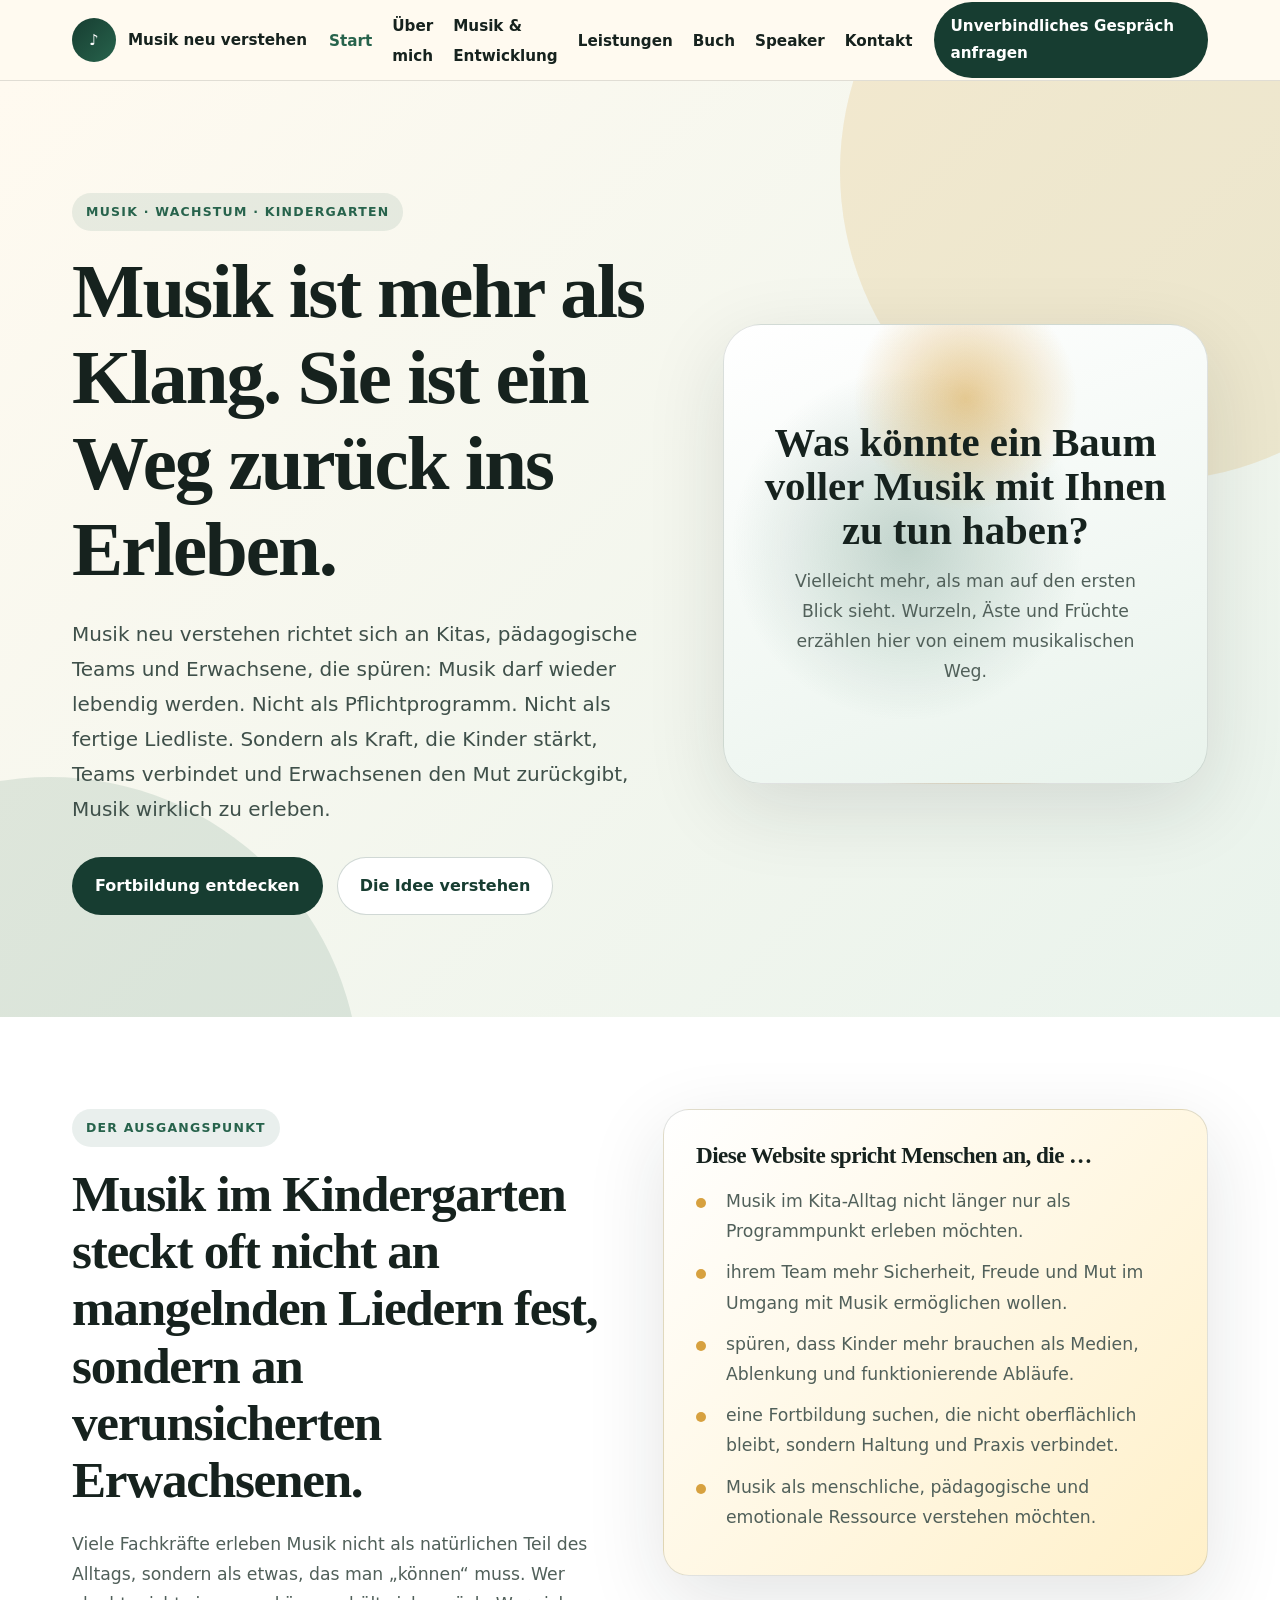
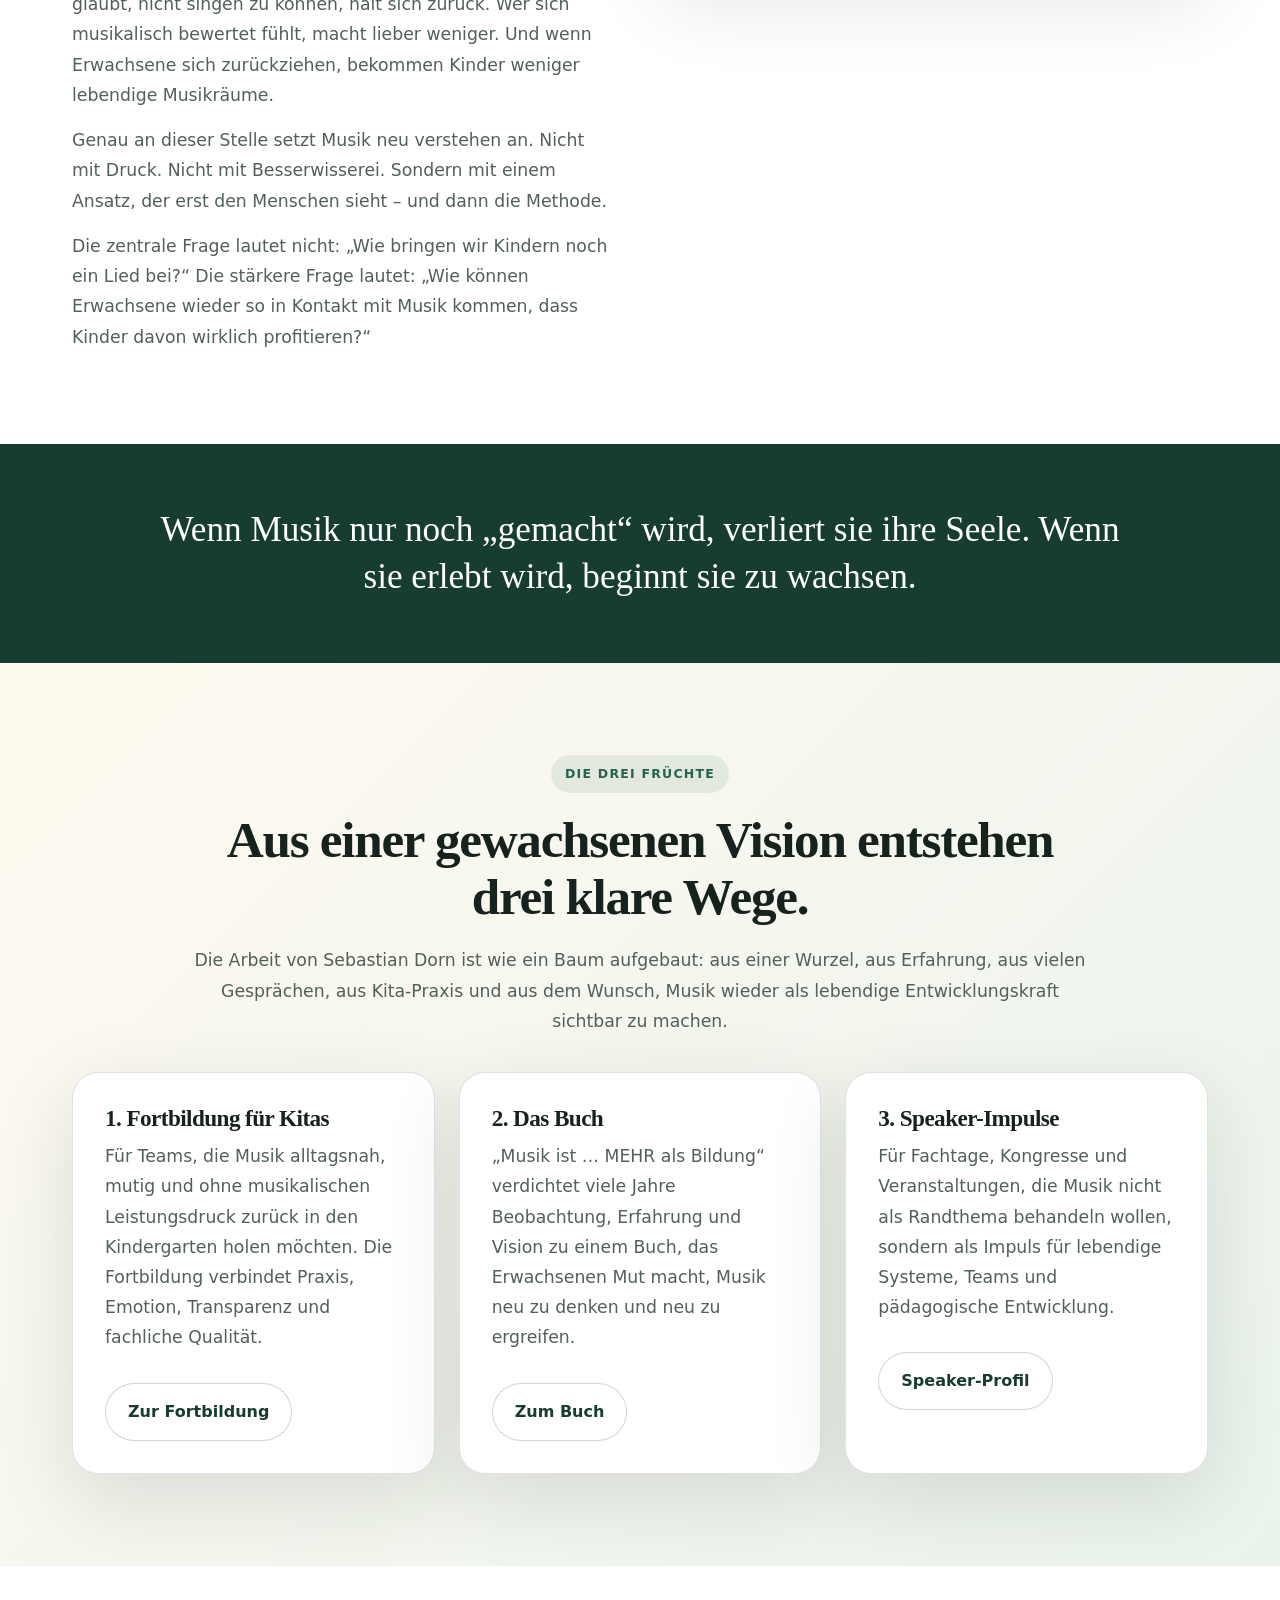
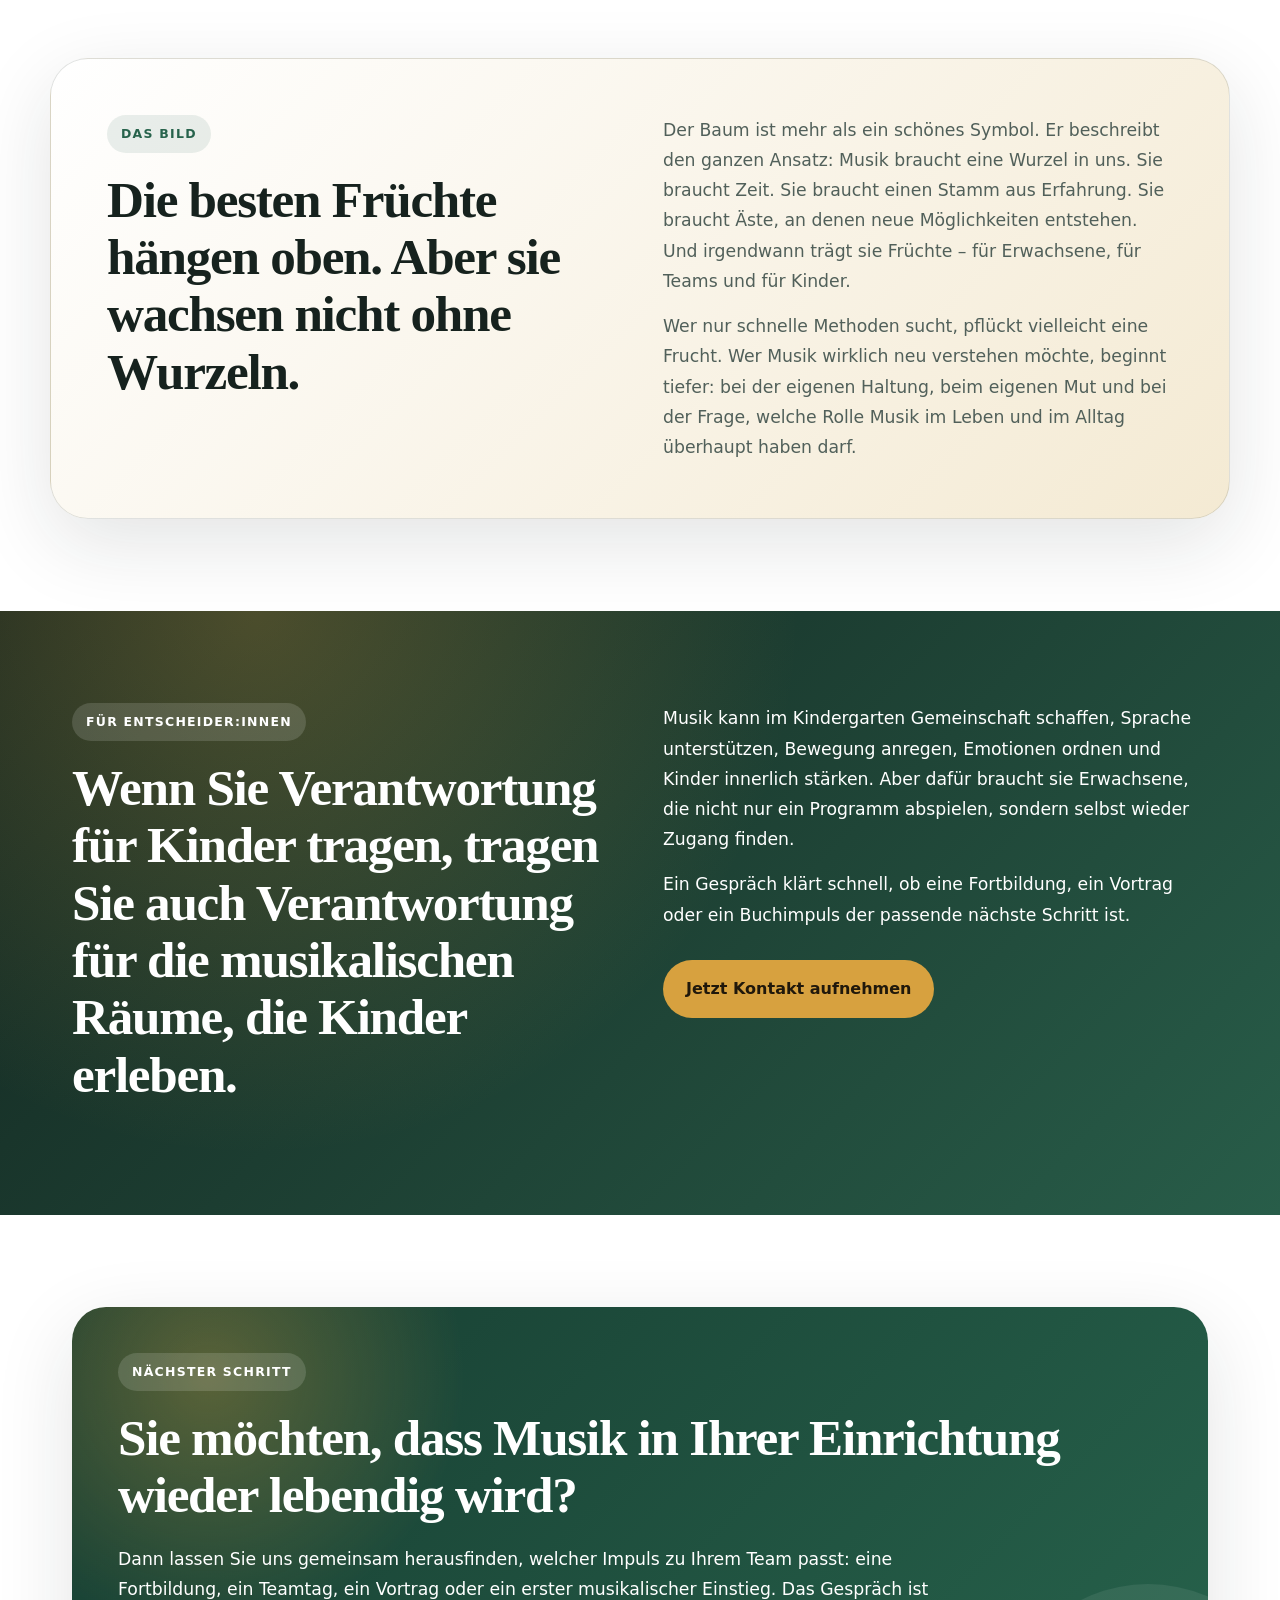
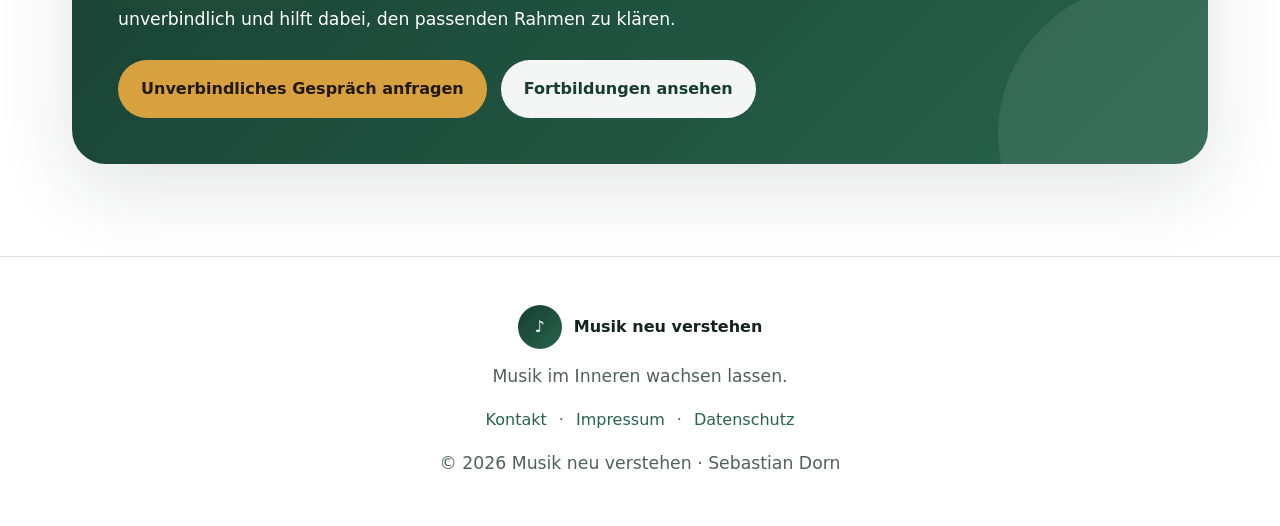
==== index.html @ dd7be1ed "Add files via upload" ====
<!doctype html><html lang="de"><head><meta charset="utf-8"><meta name="viewport" content="width=device-width,initial-scale=1"><title>Musik neu verstehen | Fortbildungen &amp; Musikentwicklung für Kitas</title><meta name="description" content="Musik neu verstehen: Fortbildungen, Buch und Speaker-Impulse für Kitas, Erzieher:innen und Teams, die Musik wieder lebendig erleben möchten."><link rel="canonical" href="https://musik-neuverstehen.de/"><meta property="og:type" content="website"><meta property="og:title" content="Musik neu verstehen | Fortbildungen &amp; Musikentwicklung für Kitas"><meta property="og:description" content="Musik neu verstehen: Fortbildungen, Buch und Speaker-Impulse für Kitas, Erzieher:innen und Teams, die Musik wieder lebendig erleben möchten."><meta property="og:url" content="https://musik-neuverstehen.de/"><meta property="og:image" content="https://musik-neuverstehen.de/assets/images/og-image.jpg"><link rel="stylesheet" href="/css/style.css"><script type="application/ld+json">{"@context": "https://schema.org", "@type": "ProfessionalService", "name": "Musik neu verstehen", "url": "https://musik-neuverstehen.de", "founder": {"@type": "Person", "name": "Sebastian Dorn"}, "email": "info@musik-neuverstehen.de", "telephone": "0049 176 / 62287459", "areaServed": "Deutschland", "description": "Musik neu verstehen: Fortbildungen, Buch und Speaker-Impulse für Kitas, Erzieher:innen und Teams, die Musik wieder lebendig erleben möchten."}</script></head><body><header class="header"><div class="container nav"><a class="logo" href="/"><span class="logo-mark">♪</span><span>Musik neu verstehen</span></a><ul><li><a class="active" href="/">Start</a></li><li><a class="" href="/ueber-mich/">Über mich</a></li><li><a class="" href="/musik-und-entwicklung/">Musik & Entwicklung</a></li><li><a class="" href="/leistungen/">Leistungen</a></li><li><a class="" href="/buch/">Buch</a></li><li><a class="" href="/speaker/">Speaker</a></li><li><a class="" href="/kontakt/">Kontakt</a></li></ul><a class="nav-cta" href="/kontakt/">Unverbindliches Gespräch anfragen</a><button class="menu" aria-label="Menü öffnen">☰</button></div></header><main>
<section class="hero soft"><div class="container hero-grid"><div><span class="kicker">Musik · Wachstum · Kindergarten</span><h1>Musik ist mehr als Klang. Sie ist ein Weg zurück ins Erleben.</h1><p class="lead">Musik neu verstehen richtet sich an Kitas, pädagogische Teams und Erwachsene, die spüren: Musik darf wieder lebendig werden. Nicht als Pflichtprogramm. Nicht als fertige Liedliste. Sondern als Kraft, die Kinder stärkt, Teams verbindet und Erwachsenen den Mut zurückgibt, Musik wirklich zu erleben.</p><div class="actions"><a class="btn primary" href="/leistungen/">Fortbildung entdecken</a><a class="btn secondary" href="/musik-und-entwicklung/">Die Idee verstehen</a></div></div><div class="visual"><div><strong>Was könnte ein Baum voller Musik mit Ihnen zu tun haben?</strong><p>Vielleicht mehr, als man auf den ersten Blick sieht. Wurzeln, Äste und Früchte erzählen hier von einem musikalischen Weg.</p></div></div></div></section>
<section class="section white"><div class="container grid2"><div><span class="kicker">Der Ausgangspunkt</span><h2>Musik im Kindergarten steckt oft nicht an mangelnden Liedern fest, sondern an verunsicherten Erwachsenen.</h2><p>Viele Fachkräfte erleben Musik nicht als natürlichen Teil des Alltags, sondern als etwas, das man „können“ muss. Wer glaubt, nicht singen zu können, hält sich zurück. Wer sich musikalisch bewertet fühlt, macht lieber weniger. Und wenn Erwachsene sich zurückziehen, bekommen Kinder weniger lebendige Musikräume.</p><p>Genau an dieser Stelle setzt Musik neu verstehen an. Nicht mit Druck. Nicht mit Besserwisserei. Sondern mit einem Ansatz, der erst den Menschen sieht – und dann die Methode.</p><p>Die zentrale Frage lautet nicht: „Wie bringen wir Kindern noch ein Lied bei?“ Die stärkere Frage lautet: „Wie können Erwachsene wieder so in Kontakt mit Musik kommen, dass Kinder davon wirklich profitieren?“</p></div><div class="card softcard"><h3>Diese Website spricht Menschen an, die …</h3><ul class="list"><li>Musik im Kita-Alltag nicht länger nur als Programmpunkt erleben möchten.</li><li>ihrem Team mehr Sicherheit, Freude und Mut im Umgang mit Musik ermöglichen wollen.</li><li>spüren, dass Kinder mehr brauchen als Medien, Ablenkung und funktionierende Abläufe.</li><li>eine Fortbildung suchen, die nicht oberflächlich bleibt, sondern Haltung und Praxis verbindet.</li><li>Musik als menschliche, pädagogische und emotionale Ressource verstehen möchten.</li></ul></div></div></section>
<section class="band"><div class="container"><p>Wenn Musik nur noch „gemacht“ wird, verliert sie ihre Seele. Wenn sie erlebt wird, beginnt sie zu wachsen.</p></div></section>
<section class="section soft"><div class="container"><div class="text center"><span class="kicker">Die drei Früchte</span><h2>Aus einer gewachsenen Vision entstehen drei klare Wege.</h2><p>Die Arbeit von Sebastian Dorn ist wie ein Baum aufgebaut: aus einer Wurzel, aus Erfahrung, aus vielen Gesprächen, aus Kita-Praxis und aus dem Wunsch, Musik wieder als lebendige Entwicklungskraft sichtbar zu machen.</p></div><div class="grid3" style="margin-top:36px"><div class="card"><h3>1. Fortbildung für Kitas</h3><p>Für Teams, die Musik alltagsnah, mutig und ohne musikalischen Leistungsdruck zurück in den Kindergarten holen möchten. Die Fortbildung verbindet Praxis, Emotion, Transparenz und fachliche Qualität.</p><div class="actions"><a class="btn secondary" href="/leistungen/">Zur Fortbildung</a></div></div><div class="card"><h3>2. Das Buch</h3><p>„Musik ist … MEHR als Bildung“ verdichtet viele Jahre Beobachtung, Erfahrung und Vision zu einem Buch, das Erwachsenen Mut macht, Musik neu zu denken und neu zu ergreifen.</p><div class="actions"><a class="btn secondary" href="/buch/">Zum Buch</a></div></div><div class="card"><h3>3. Speaker-Impulse</h3><p>Für Fachtage, Kongresse und Veranstaltungen, die Musik nicht als Randthema behandeln wollen, sondern als Impuls für lebendige Systeme, Teams und pädagogische Entwicklung.</p><div class="actions"><a class="btn secondary" href="/speaker/">Speaker-Profil</a></div></div></div></div></section>
<section class="section white"><div class="container story"><div class="grid2"><div><span class="kicker">Das Bild</span><h2>Die besten Früchte hängen oben. Aber sie wachsen nicht ohne Wurzeln.</h2></div><div><p>Der Baum ist mehr als ein schönes Symbol. Er beschreibt den ganzen Ansatz: Musik braucht eine Wurzel in uns. Sie braucht Zeit. Sie braucht einen Stamm aus Erfahrung. Sie braucht Äste, an denen neue Möglichkeiten entstehen. Und irgendwann trägt sie Früchte – für Erwachsene, für Teams und für Kinder.</p><p>Wer nur schnelle Methoden sucht, pflückt vielleicht eine Frucht. Wer Musik wirklich neu verstehen möchte, beginnt tiefer: bei der eigenen Haltung, beim eigenen Mut und bei der Frage, welche Rolle Musik im Leben und im Alltag überhaupt haben darf.</p></div></div></div></section>
<section class="section dark"><div class="container grid2"><div><span class="kicker">Für Entscheider:innen</span><h2>Wenn Sie Verantwortung für Kinder tragen, tragen Sie auch Verantwortung für die musikalischen Räume, die Kinder erleben.</h2></div><div><p>Musik kann im Kindergarten Gemeinschaft schaffen, Sprache unterstützen, Bewegung anregen, Emotionen ordnen und Kinder innerlich stärken. Aber dafür braucht sie Erwachsene, die nicht nur ein Programm abspielen, sondern selbst wieder Zugang finden.</p><p>Ein Gespräch klärt schnell, ob eine Fortbildung, ein Vortrag oder ein Buchimpuls der passende nächste Schritt ist.</p><div class="actions"><a class="btn gold" href="/kontakt/">Jetzt Kontakt aufnehmen</a></div></div></div></section>

<section class="section white"><div class="container"><div class="cta-panel"><span class="kicker">Nächster Schritt</span><h2>Sie möchten, dass Musik in Ihrer Einrichtung wieder lebendig wird?</h2><p>Dann lassen Sie uns gemeinsam herausfinden, welcher Impuls zu Ihrem Team passt: eine Fortbildung, ein Teamtag, ein Vortrag oder ein erster musikalischer Einstieg. Das Gespräch ist unverbindlich und hilft dabei, den passenden Rahmen zu klären.</p><div class="actions"><a class="btn gold" href="/kontakt/">Unverbindliches Gespräch anfragen</a><a class="btn secondary" href="/leistungen/">Fortbildungen ansehen</a></div></div></div></section>
</main><footer class="footer"><div class="container"><a class="logo" href="/"><span class="logo-mark">♪</span><span>Musik neu verstehen</span></a><p style="margin-top:12px">Musik im Inneren wachsen lassen.</p><div class="footer-links"><a href="/kontakt/">Kontakt</a><span>·</span><a href="/impressum/">Impressum</a><span>·</span><a href="/datenschutz/">Datenschutz</a></div><p>© 2026 Musik neu verstehen · Sebastian Dorn</p></div></footer><script>const nav=document.querySelector('.nav'),m=document.querySelector('.menu');if(m)m.addEventListener('click',()=>nav.classList.toggle('open'));</script><a class="sticky-mobile-cta" href="/kontakt/">Unverbindliches Gespräch anfragen</a></body></html>
---- css/style.css ----
:root{--forest:#173d31;--forest2:#27634c;--leaf:#e9f3ec;--gold:#d7a13f;--gold2:#fff0c9;--cream:#fffaf0;--paper:#fffdf8;--ink:#16221e;--text:#51605a;--muted:#eef0e8;--white:#fff;--line:rgba(22,34,30,.13);--shadow:0 24px 80px rgba(22,34,30,.12);--radius:26px;--max:1180px}
*{box-sizing:border-box;margin:0;padding:0}html{scroll-behavior:smooth}body{font-family:system-ui,-apple-system,BlinkMacSystemFont,"Segoe UI",Roboto,Arial,sans-serif;background:var(--cream);color:var(--text);line-height:1.75}a{color:var(--forest2);text-decoration:none}a:hover{text-decoration:underline}img{max-width:100%;height:auto;display:block}.container{max-width:var(--max);margin:auto;padding:0 22px}.section{padding:92px 0}.white{background:var(--white)}.soft{background:linear-gradient(135deg,var(--cream),var(--leaf))}.paper{background:var(--paper)}.dark{background:radial-gradient(circle at 20% 0,rgba(215,161,63,.28),transparent 34rem),linear-gradient(135deg,#13251f,#285d49);color:#fff}.dark h1,.dark h2,.dark h3,.dark p,.dark li{color:#fff}h1,h2,h3,h4{font-family:Georgia,"Times New Roman",serif;color:var(--ink);line-height:1.12;letter-spacing:-.025em}h1{font-size:clamp(2.8rem,6vw,5.8rem);margin-bottom:24px}h2{font-size:clamp(2.05rem,4vw,3.35rem);margin-bottom:20px}h3{font-size:1.45rem;margin-bottom:10px}p,li{font-size:1.08rem}p+p{margin-top:15px}strong{color:var(--ink)}.header{position:sticky;top:0;z-index:99;background:rgba(255,250,240,.92);backdrop-filter:blur(14px);border-bottom:1px solid var(--line)}.nav{height:80px;display:flex;align-items:center;justify-content:space-between;gap:22px}.logo{display:flex;align-items:center;gap:12px;font-weight:900;color:var(--ink);white-space:nowrap}.logo-mark{width:44px;height:44px;border-radius:50%;display:grid;place-items:center;background:linear-gradient(135deg,var(--forest),var(--forest2));color:white;font-weight:900}.nav ul{list-style:none;display:flex;gap:20px;align-items:center}.nav a{font-weight:760;color:var(--ink);font-size:.95rem}.nav a.active{color:var(--forest2)}.nav-cta{background:var(--forest);color:#fff!important;border-radius:999px;padding:11px 16px}.menu{display:none;background:none;border:0;font-size:1.75rem;color:var(--ink)}.hero{position:relative;overflow:hidden;padding:112px 0 102px}.hero:before{content:"";position:absolute;right:-180px;top:-220px;width:620px;height:620px;border-radius:50%;background:rgba(215,161,63,.18)}.hero:after{content:"";position:absolute;left:-260px;bottom:-380px;width:620px;height:620px;border-radius:50%;background:rgba(39,99,76,.12)}.hero-grid{display:grid;grid-template-columns:1.1fr .9fr;gap:58px;align-items:center;position:relative;z-index:1}.kicker{display:inline-flex;margin-bottom:18px;padding:8px 14px;border-radius:999px;background:rgba(39,99,76,.10);color:var(--forest2);font-weight:900;font-size:.78rem;text-transform:uppercase;letter-spacing:.1em}.dark .kicker{background:rgba(255,255,255,.14);color:#fff}.lead{font-size:1.25rem;color:#3f504a;max-width:840px}.dark .lead{color:#fff}.actions{display:flex;flex-wrap:wrap;gap:14px;margin-top:30px}.btn{display:inline-flex;align-items:center;justify-content:center;border-radius:999px;padding:14px 22px;border:1px solid transparent;font-weight:900}.btn.primary{background:var(--forest);color:#fff}.btn.primary:hover{background:#0f2b22;text-decoration:none}.btn.secondary{background:#fff;color:var(--forest);border-color:rgba(23,61,49,.20)}.btn.gold{background:var(--gold);color:#20180b}.grid2{display:grid;grid-template-columns:1fr 1fr;gap:46px;align-items:start}.grid3{display:grid;grid-template-columns:repeat(3,1fr);gap:24px}.text{max-width:900px}.center{text-align:center;margin-left:auto;margin-right:auto}.card{background:#fff;border:1px solid var(--line);border-radius:var(--radius);padding:32px;box-shadow:var(--shadow)}.card.softcard{background:linear-gradient(135deg,#fff,var(--gold2))}.visual{min-height:460px;border-radius:38px;background:radial-gradient(circle at 50% 16%,rgba(215,161,63,.55),transparent 7rem),radial-gradient(circle at 38% 48%,rgba(39,99,76,.25),transparent 11rem),linear-gradient(160deg,#fff,var(--leaf));border:1px solid var(--line);display:grid;place-items:center;text-align:center;padding:38px;box-shadow:var(--shadow)}.visual strong{font-family:Georgia,"Times New Roman",serif;display:block;font-size:2.55rem;color:var(--ink);line-height:1.08}.visual p{max-width:360px;margin:12px auto 0}.placeholder{min-height:380px;border-radius:34px;background:linear-gradient(135deg,#fff,var(--leaf));border:1px dashed rgba(23,61,49,.35);display:grid;place-items:center;text-align:center;padding:30px;color:var(--forest);font-weight:900}.list{list-style:none;padding:0;margin-top:18px}.list li{position:relative;padding-left:30px;margin:11px 0}.list li:before{content:"";position:absolute;left:0;top:.7em;width:10px;height:10px;border-radius:50%;background:var(--gold)}.quote{font-family:Georgia,"Times New Roman",serif;font-size:clamp(1.55rem,3.2vw,2.55rem);line-height:1.35;color:var(--ink);font-weight:700}.band{padding:62px 0;background:var(--forest);color:#fff}.band p{color:#fff;text-align:center;max-width:970px;margin:auto;font-family:Georgia,"Times New Roman",serif;font-size:clamp(1.35rem,3vw,2.2rem);line-height:1.35}.story{background:linear-gradient(135deg,#fff,var(--sand,#f4ead3));border:1px solid var(--line);border-radius:38px;padding:56px;box-shadow:var(--shadow)}.steps{counter-reset:s;display:grid;gap:16px;list-style:none;margin-top:25px;padding:0}.steps li{counter-increment:s;display:grid;grid-template-columns:46px 1fr;gap:16px;background:#fff;border:1px solid var(--line);border-radius:20px;padding:20px}.steps li:before{content:counter(s);width:44px;height:44px;border-radius:50%;background:var(--forest);color:#fff;display:grid;place-items:center;font-weight:900}.split-note{border-left:4px solid var(--gold);padding-left:20px;margin-top:24px;color:var(--ink);font-weight:740}.pillrow{display:flex;gap:10px;flex-wrap:wrap;margin-top:20px}.pill{padding:8px 12px;border-radius:999px;background:var(--leaf);color:var(--forest);font-weight:800;font-size:.92rem}.faq details{border-bottom:1px solid var(--line);padding:18px 0}.faq summary{cursor:pointer;color:var(--ink);font-weight:900;font-size:1.12rem}.legal{max-width:900px}.legal h2{margin-top:34px}.legal p{margin-bottom:13px}.footer{background:#fff;border-top:1px solid var(--line);padding:48px 0;text-align:center}.footer .logo{justify-content:center}.footer-links{display:flex;justify-content:center;gap:12px;flex-wrap:wrap;margin:14px 0}@media(max-width:980px){.hero-grid,.grid2,.grid3{grid-template-columns:1fr}.menu{display:block}.nav ul{display:none;position:absolute;top:80px;left:0;right:0;background:var(--cream);padding:20px;flex-direction:column;align-items:flex-start;border-bottom:1px solid var(--line)}.nav.open ul{display:flex}.nav-cta{display:none}}@media(max-width:640px){.section{padding:62px 0}.hero{padding:78px 0}.actions{flex-direction:column}.btn{width:100%}.story{padding:30px}.logo span:last-child{white-space:normal}.visual{min-height:320px}}


/* ==========================================================
   V3 CTA-System – klare Handlungsführung ohne aggressiven Sales-Druck
   ========================================================== */
.cta-panel{position:relative;overflow:hidden;border-radius:34px;padding:46px;background:radial-gradient(circle at 12% 15%,rgba(215,161,63,.34),transparent 16rem),linear-gradient(135deg,var(--forest),var(--forest2));box-shadow:var(--shadow);color:#fff}.cta-panel h2,.cta-panel h3,.cta-panel p,.cta-panel li{color:#fff}.cta-panel .kicker{background:rgba(255,255,255,.14);color:#fff}.cta-panel p{max-width:860px}.cta-panel .actions{margin-top:26px}.cta-panel .btn.secondary{background:rgba(255,255,255,.95);color:var(--forest);border-color:transparent}.cta-panel .btn.gold{background:var(--gold);color:#21180a}.cta-panel:after{content:"";position:absolute;right:-90px;bottom:-120px;width:300px;height:300px;border-radius:50%;background:rgba(255,255,255,.08)}.cta-mini{background:var(--gold2);border:1px solid rgba(215,161,63,.38);border-radius:28px;padding:30px;box-shadow:0 14px 50px rgba(22,34,30,.08)}.cta-mini h3{font-size:1.55rem}.cta-mini .actions{margin-top:18px}.cta-choice{display:grid;grid-template-columns:repeat(3,1fr);gap:18px;margin-top:28px}.cta-choice .choice{background:#fff;border:1px solid var(--line);border-radius:22px;padding:24px;box-shadow:0 16px 50px rgba(22,34,30,.08)}.cta-choice .choice h3{font-size:1.25rem}.cta-choice .choice .btn{margin-top:14px}.sticky-mobile-cta{display:none;position:fixed;left:14px;right:14px;bottom:14px;z-index:120;background:var(--forest);color:#fff;text-align:center;border-radius:999px;padding:13px 18px;font-weight:900;box-shadow:0 16px 44px rgba(0,0,0,.25)}.sticky-mobile-cta:hover{text-decoration:none;background:var(--forest2)}.contact-highlight{background:linear-gradient(135deg,#fff,var(--gold2));border:1px solid rgba(215,161,63,.4);border-radius:26px;padding:28px;box-shadow:var(--shadow)}.btn.primary.pulse{box-shadow:0 0 0 0 rgba(39,99,76,.42);animation:pulseCta 2.7s infinite}@keyframes pulseCta{0%{box-shadow:0 0 0 0 rgba(39,99,76,.42)}70%{box-shadow:0 0 0 12px rgba(39,99,76,0)}100%{box-shadow:0 0 0 0 rgba(39,99,76,0)}}@media(max-width:920px){.cta-choice{grid-template-columns:1fr}.sticky-mobile-cta{display:block}body{padding-bottom:72px}.cta-panel{padding:32px}.nav-cta{display:inline-flex;font-size:.88rem;padding:9px 12px}.nav ul{display:none}}@media(max-width:620px){.cta-panel{border-radius:24px}.cta-mini{padding:24px}.cta-panel .actions,.cta-mini .actions{flex-direction:column}.cta-panel .btn,.cta-mini .btn{width:100%}}
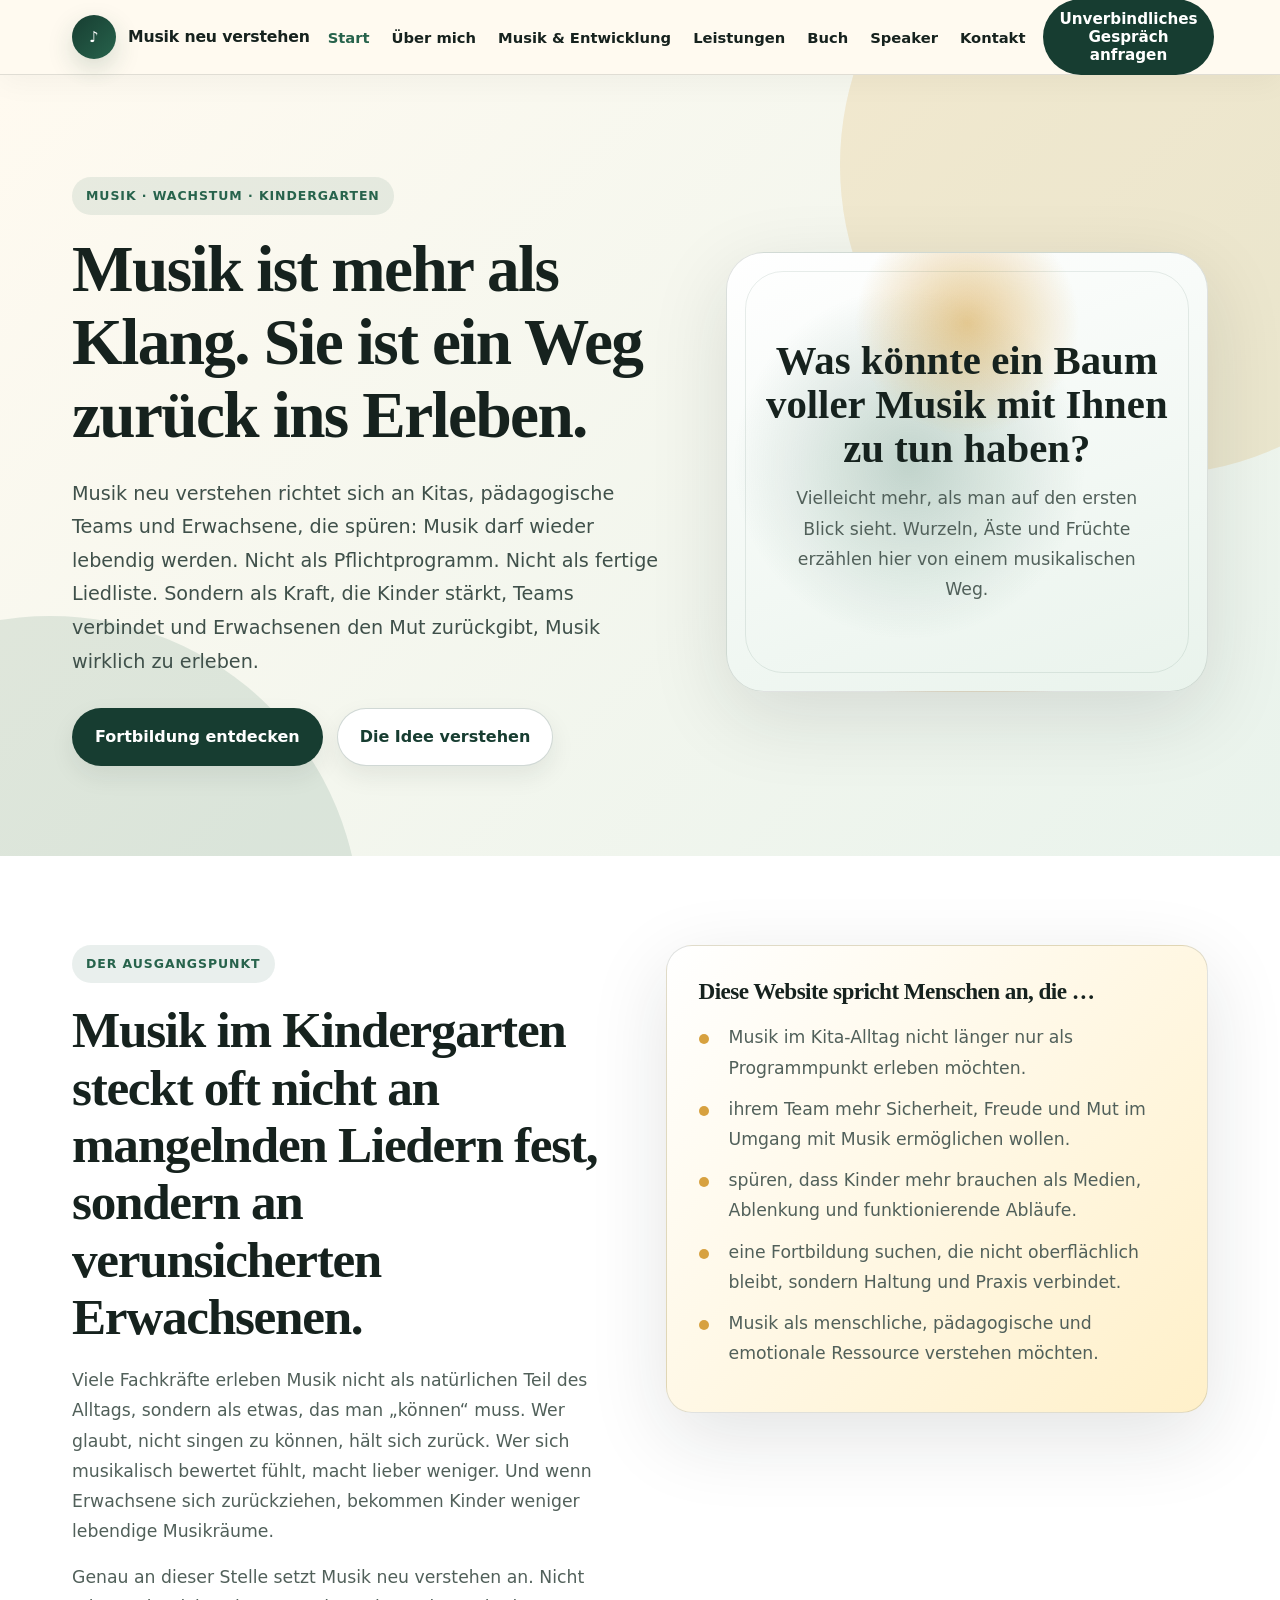
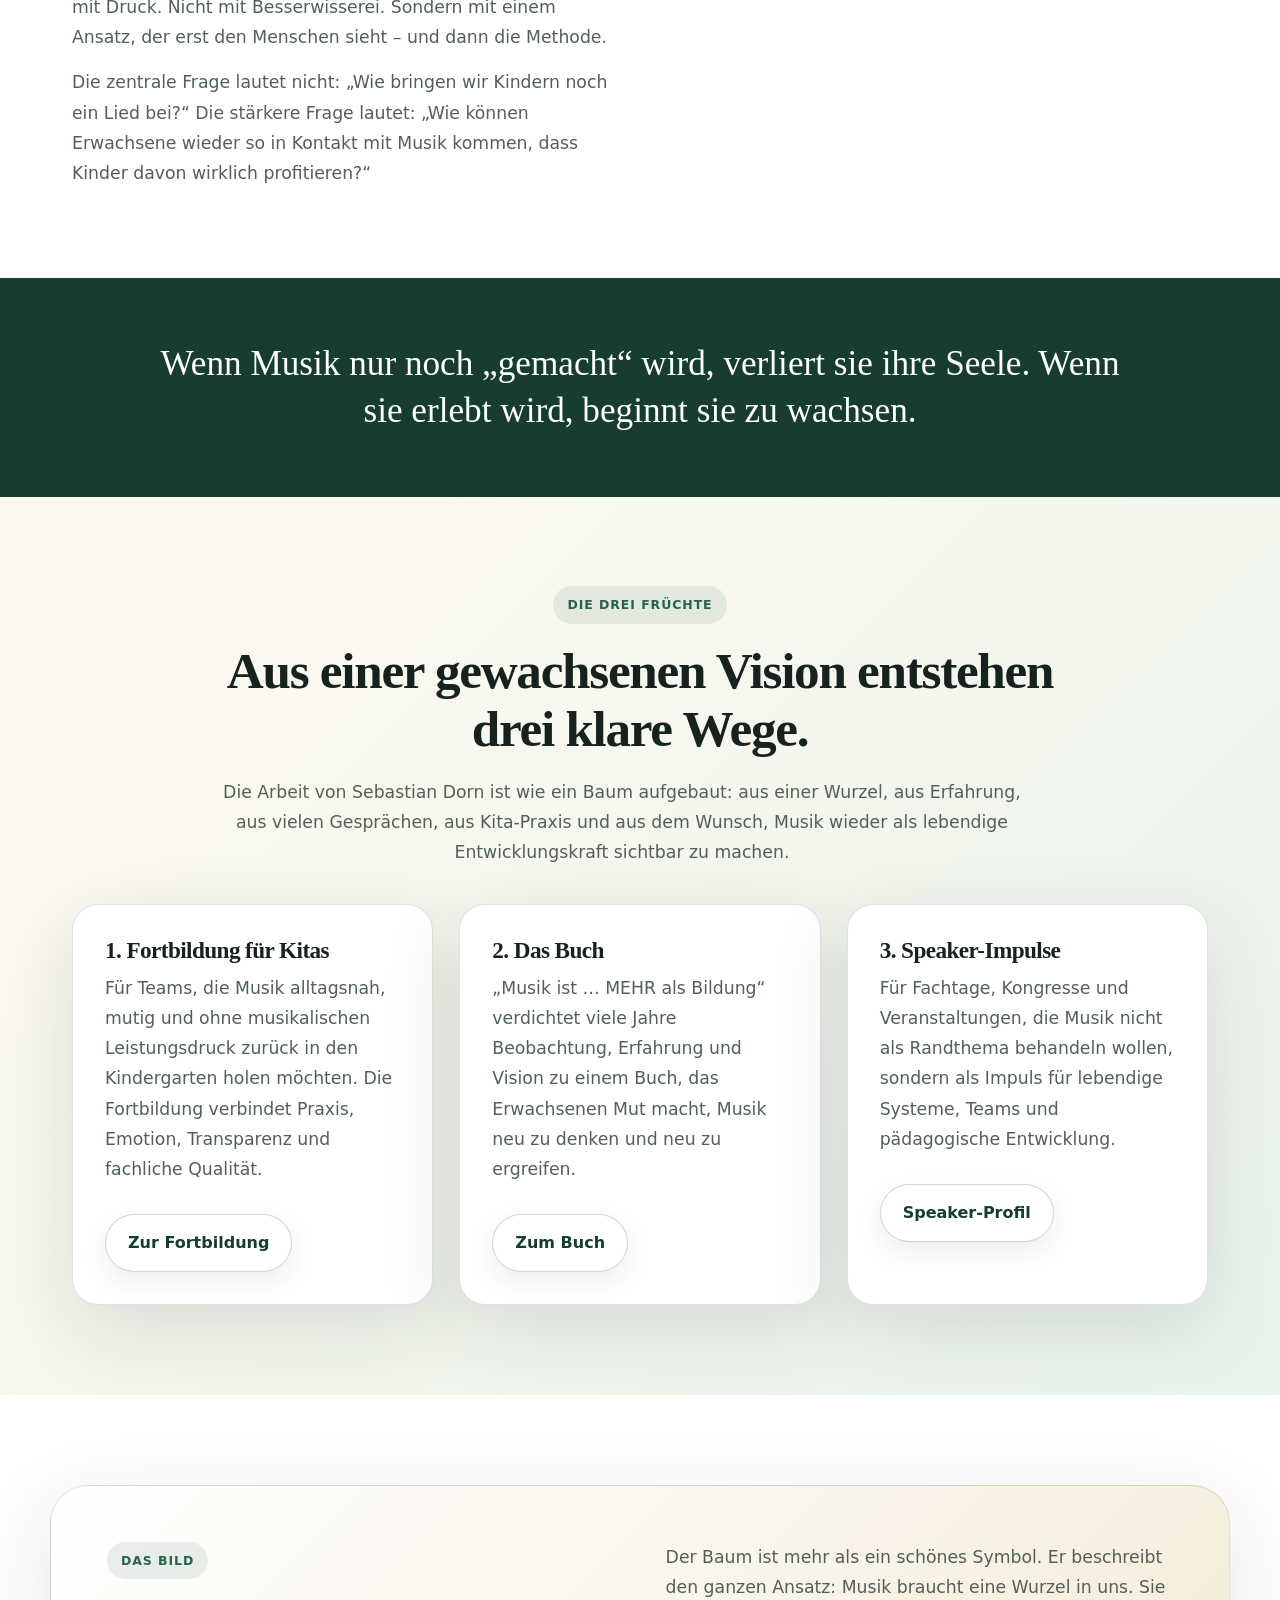
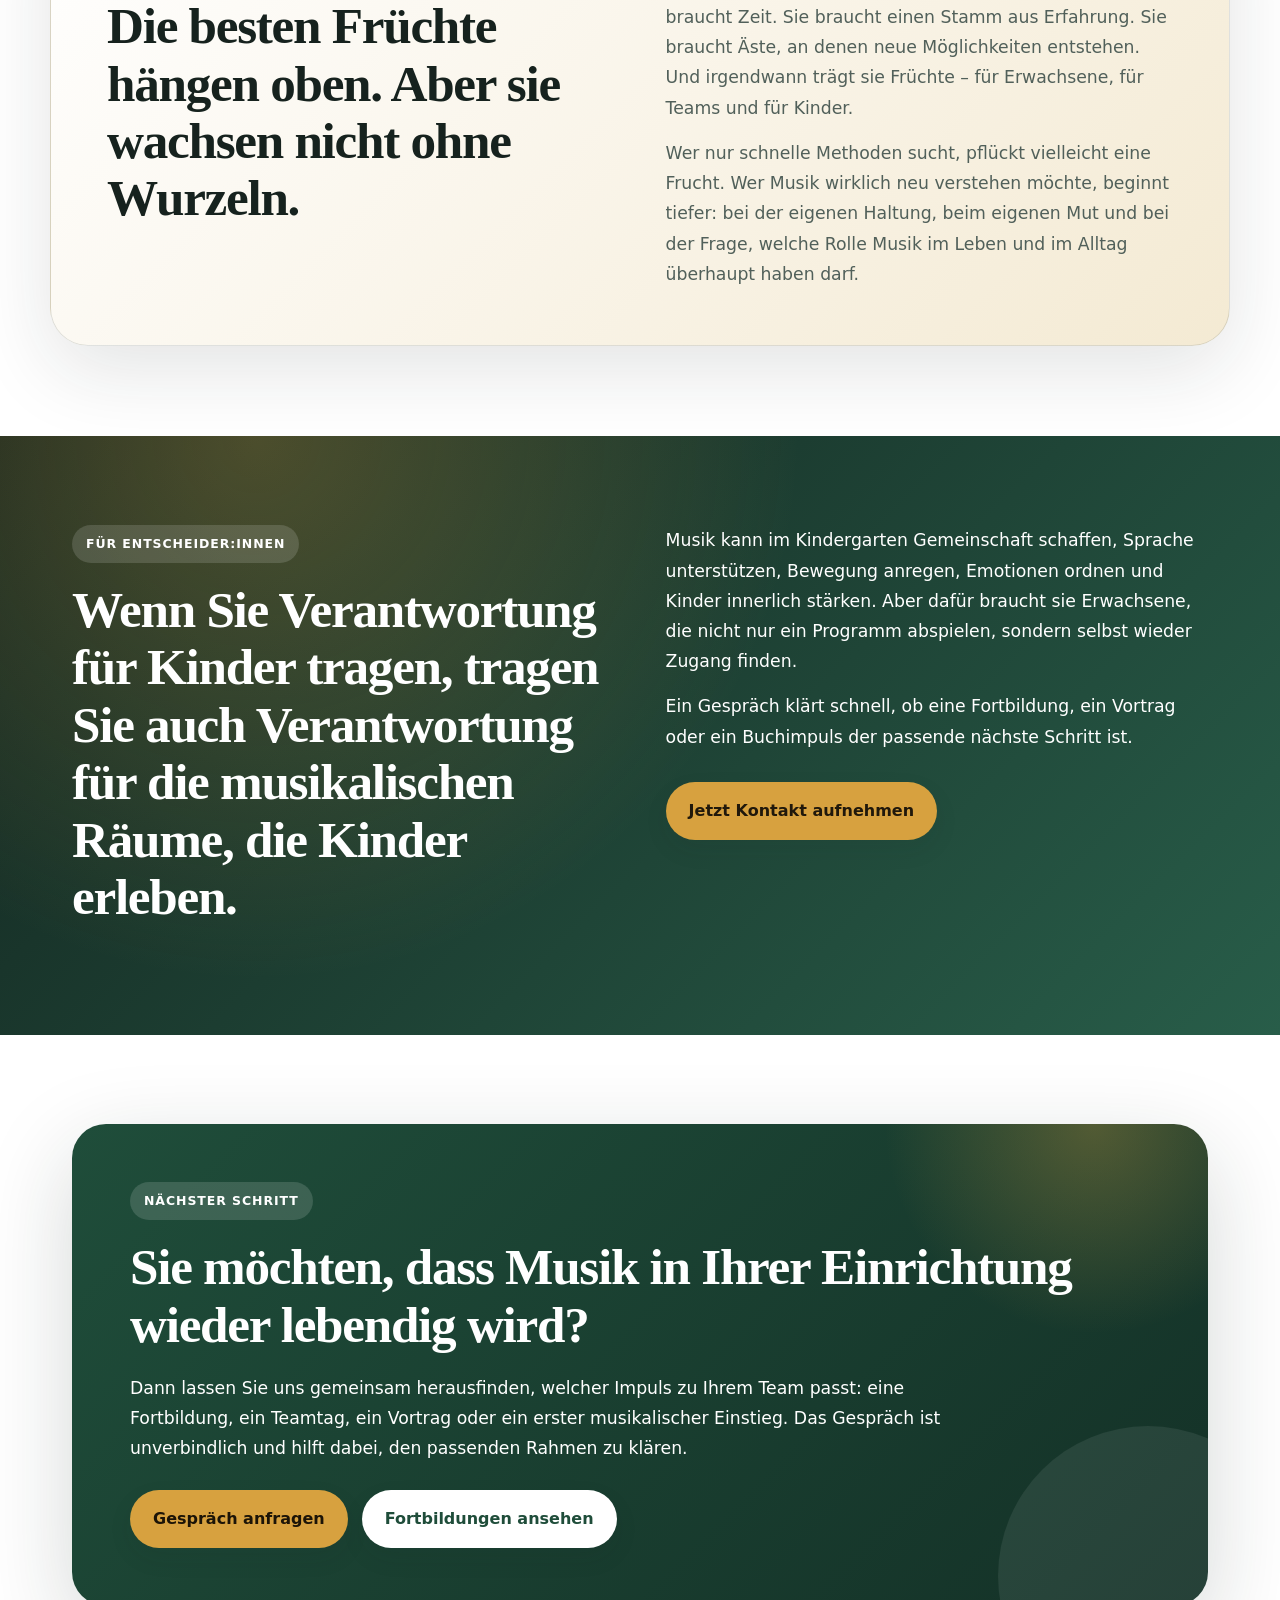
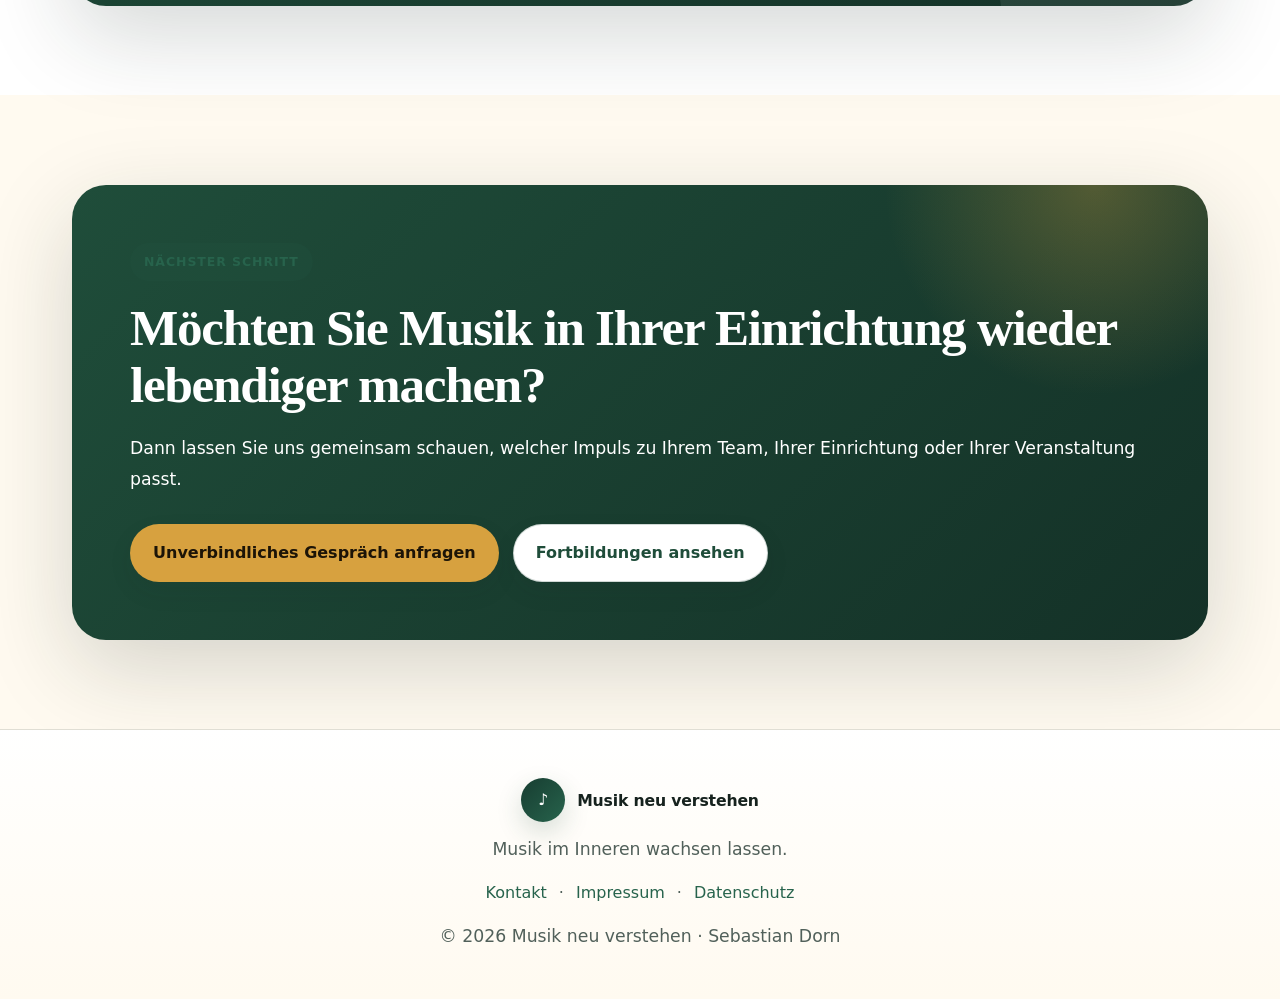
==== commit 5f740200: "fix" ====
--- a/index.html
+++ b/index.html
@@ -1,10 +1,34 @@
-<!doctype html><html lang="de"><head><meta charset="utf-8"><meta name="viewport" content="width=device-width,initial-scale=1"><title>Musik neu verstehen | Fortbildungen &amp; Musikentwicklung für Kitas</title><meta name="description" content="Musik neu verstehen: Fortbildungen, Buch und Speaker-Impulse für Kitas, Erzieher:innen und Teams, die Musik wieder lebendig erleben möchten."><link rel="canonical" href="https://musik-neuverstehen.de/"><meta property="og:type" content="website"><meta property="og:title" content="Musik neu verstehen | Fortbildungen &amp; Musikentwicklung für Kitas"><meta property="og:description" content="Musik neu verstehen: Fortbildungen, Buch und Speaker-Impulse für Kitas, Erzieher:innen und Teams, die Musik wieder lebendig erleben möchten."><meta property="og:url" content="https://musik-neuverstehen.de/"><meta property="og:image" content="https://musik-neuverstehen.de/assets/images/og-image.jpg"><link rel="stylesheet" href="/css/style.css"><script type="application/ld+json">{"@context": "https://schema.org", "@type": "ProfessionalService", "name": "Musik neu verstehen", "url": "https://musik-neuverstehen.de", "founder": {"@type": "Person", "name": "Sebastian Dorn"}, "email": "info@musik-neuverstehen.de", "telephone": "0049 176 / 62287459", "areaServed": "Deutschland", "description": "Musik neu verstehen: Fortbildungen, Buch und Speaker-Impulse für Kitas, Erzieher:innen und Teams, die Musik wieder lebendig erleben möchten."}</script></head><body><header class="header"><div class="container nav"><a class="logo" href="/"><span class="logo-mark">♪</span><span>Musik neu verstehen</span></a><ul><li><a class="active" href="/">Start</a></li><li><a class="" href="/ueber-mich/">Über mich</a></li><li><a class="" href="/musik-und-entwicklung/">Musik & Entwicklung</a></li><li><a class="" href="/leistungen/">Leistungen</a></li><li><a class="" href="/buch/">Buch</a></li><li><a class="" href="/speaker/">Speaker</a></li><li><a class="" href="/kontakt/">Kontakt</a></li></ul><a class="nav-cta" href="/kontakt/">Unverbindliches Gespräch anfragen</a><button class="menu" aria-label="Menü öffnen">☰</button></div></header><main>
-<section class="hero soft"><div class="container hero-grid"><div><span class="kicker">Musik · Wachstum · Kindergarten</span><h1>Musik ist mehr als Klang. Sie ist ein Weg zurück ins Erleben.</h1><p class="lead">Musik neu verstehen richtet sich an Kitas, pädagogische Teams und Erwachsene, die spüren: Musik darf wieder lebendig werden. Nicht als Pflichtprogramm. Nicht als fertige Liedliste. Sondern als Kraft, die Kinder stärkt, Teams verbindet und Erwachsenen den Mut zurückgibt, Musik wirklich zu erleben.</p><div class="actions"><a class="btn primary" href="/leistungen/">Fortbildung entdecken</a><a class="btn secondary" href="/musik-und-entwicklung/">Die Idee verstehen</a></div></div><div class="visual"><div><strong>Was könnte ein Baum voller Musik mit Ihnen zu tun haben?</strong><p>Vielleicht mehr, als man auf den ersten Blick sieht. Wurzeln, Äste und Früchte erzählen hier von einem musikalischen Weg.</p></div></div></div></section>
+<!doctype html><html lang="de"><head><meta charset="utf-8"><meta name="viewport" content="width=device-width,initial-scale=1"><title>Musik neu verstehen | Fortbildungen &amp; Musikentwicklung für Kitas</title><meta name="description" content="Musik neu verstehen: Fortbildungen, Buch und Speaker-Impulse für Kitas, Erzieher:innen und Teams, die Musik wieder lebendig erleben möchten."><link rel="canonical" href="https://musik-neuverstehen.de/"><meta property="og:type" content="website"><meta property="og:title" content="Musik neu verstehen | Fortbildungen &amp; Musikentwicklung für Kitas"><meta property="og:description" content="Musik neu verstehen: Fortbildungen, Buch und Speaker-Impulse für Kitas, Erzieher:innen und Teams, die Musik wieder lebendig erleben möchten."><meta property="og:url" content="https://musik-neuverstehen.de/"><meta property="og:image" content="./assets/images/og-image.jpg"><link rel="stylesheet" href="./css/style.css"><script type="application/ld+json">{"@context": "https://schema.org", "@type": "ProfessionalService", "name": "Musik neu verstehen", "url": "https://musik-neuverstehen.de", "founder": {"@type": "Person", "name": "Sebastian Dorn"}, "email": "info@musik-neuverstehen.de", "telephone": "0049 176 / 62287459", "areaServed": "Deutschland", "description": "Musik neu verstehen: Fortbildungen, Buch und Speaker-Impulse für Kitas, Erzieher:innen und Teams, die Musik wieder lebendig erleben möchten."}</script></head><body><header class="header"><div class="container nav"><a class="logo" href="./index.html"><span class="logo-mark">♪</span><span>Musik neu verstehen</span></a><ul><li><a class="active" href="./index.html">Start</a></li><li><a class="" href="./ueber-mich/index.html">Über mich</a></li><li><a class="" href="./musik-und-entwicklung/index.html">Musik & Entwicklung</a></li><li><a class="" href="./leistungen/index.html">Leistungen</a></li><li><a class="" href="./buch/index.html">Buch</a></li><li><a class="" href="./speaker/index.html">Speaker</a></li><li><a class="" href="./kontakt/index.html">Kontakt</a></li></ul><a class="nav-cta" href="./kontakt/index.html">Unverbindliches Gespräch anfragen</a><button class="menu" aria-label="Menü öffnen" aria-expanded="false" aria-expanded="false">☰</button></div></header><main>
+<section class="hero soft"><div class="container hero-grid"><div><span class="kicker">Musik · Wachstum · Kindergarten</span><h1>Musik ist mehr als Klang. Sie ist ein Weg zurück ins Erleben.</h1><p class="lead">Musik neu verstehen richtet sich an Kitas, pädagogische Teams und Erwachsene, die spüren: Musik darf wieder lebendig werden. Nicht als Pflichtprogramm. Nicht als fertige Liedliste. Sondern als Kraft, die Kinder stärkt, Teams verbindet und Erwachsenen den Mut zurückgibt, Musik wirklich zu erleben.</p><div class="actions"><a class="btn primary" href="./leistungen/index.html">Fortbildung entdecken</a><a class="btn secondary" href="./musik-und-entwicklung/index.html">Die Idee verstehen</a></div></div><div class="visual"><div><strong>Was könnte ein Baum voller Musik mit Ihnen zu tun haben?</strong><p>Vielleicht mehr, als man auf den ersten Blick sieht. Wurzeln, Äste und Früchte erzählen hier von einem musikalischen Weg.</p></div></div></div></section>
 <section class="section white"><div class="container grid2"><div><span class="kicker">Der Ausgangspunkt</span><h2>Musik im Kindergarten steckt oft nicht an mangelnden Liedern fest, sondern an verunsicherten Erwachsenen.</h2><p>Viele Fachkräfte erleben Musik nicht als natürlichen Teil des Alltags, sondern als etwas, das man „können“ muss. Wer glaubt, nicht singen zu können, hält sich zurück. Wer sich musikalisch bewertet fühlt, macht lieber weniger. Und wenn Erwachsene sich zurückziehen, bekommen Kinder weniger lebendige Musikräume.</p><p>Genau an dieser Stelle setzt Musik neu verstehen an. Nicht mit Druck. Nicht mit Besserwisserei. Sondern mit einem Ansatz, der erst den Menschen sieht – und dann die Methode.</p><p>Die zentrale Frage lautet nicht: „Wie bringen wir Kindern noch ein Lied bei?“ Die stärkere Frage lautet: „Wie können Erwachsene wieder so in Kontakt mit Musik kommen, dass Kinder davon wirklich profitieren?“</p></div><div class="card softcard"><h3>Diese Website spricht Menschen an, die …</h3><ul class="list"><li>Musik im Kita-Alltag nicht länger nur als Programmpunkt erleben möchten.</li><li>ihrem Team mehr Sicherheit, Freude und Mut im Umgang mit Musik ermöglichen wollen.</li><li>spüren, dass Kinder mehr brauchen als Medien, Ablenkung und funktionierende Abläufe.</li><li>eine Fortbildung suchen, die nicht oberflächlich bleibt, sondern Haltung und Praxis verbindet.</li><li>Musik als menschliche, pädagogische und emotionale Ressource verstehen möchten.</li></ul></div></div></section>
 <section class="band"><div class="container"><p>Wenn Musik nur noch „gemacht“ wird, verliert sie ihre Seele. Wenn sie erlebt wird, beginnt sie zu wachsen.</p></div></section>
-<section class="section soft"><div class="container"><div class="text center"><span class="kicker">Die drei Früchte</span><h2>Aus einer gewachsenen Vision entstehen drei klare Wege.</h2><p>Die Arbeit von Sebastian Dorn ist wie ein Baum aufgebaut: aus einer Wurzel, aus Erfahrung, aus vielen Gesprächen, aus Kita-Praxis und aus dem Wunsch, Musik wieder als lebendige Entwicklungskraft sichtbar zu machen.</p></div><div class="grid3" style="margin-top:36px"><div class="card"><h3>1. Fortbildung für Kitas</h3><p>Für Teams, die Musik alltagsnah, mutig und ohne musikalischen Leistungsdruck zurück in den Kindergarten holen möchten. Die Fortbildung verbindet Praxis, Emotion, Transparenz und fachliche Qualität.</p><div class="actions"><a class="btn secondary" href="/leistungen/">Zur Fortbildung</a></div></div><div class="card"><h3>2. Das Buch</h3><p>„Musik ist … MEHR als Bildung“ verdichtet viele Jahre Beobachtung, Erfahrung und Vision zu einem Buch, das Erwachsenen Mut macht, Musik neu zu denken und neu zu ergreifen.</p><div class="actions"><a class="btn secondary" href="/buch/">Zum Buch</a></div></div><div class="card"><h3>3. Speaker-Impulse</h3><p>Für Fachtage, Kongresse und Veranstaltungen, die Musik nicht als Randthema behandeln wollen, sondern als Impuls für lebendige Systeme, Teams und pädagogische Entwicklung.</p><div class="actions"><a class="btn secondary" href="/speaker/">Speaker-Profil</a></div></div></div></div></section>
+<section class="section soft"><div class="container"><div class="text center"><span class="kicker">Die drei Früchte</span><h2>Aus einer gewachsenen Vision entstehen drei klare Wege.</h2><p>Die Arbeit von Sebastian Dorn ist wie ein Baum aufgebaut: aus einer Wurzel, aus Erfahrung, aus vielen Gesprächen, aus Kita-Praxis und aus dem Wunsch, Musik wieder als lebendige Entwicklungskraft sichtbar zu machen.</p></div><div class="grid3" style="margin-top:36px"><div class="card"><h3>1. Fortbildung für Kitas</h3><p>Für Teams, die Musik alltagsnah, mutig und ohne musikalischen Leistungsdruck zurück in den Kindergarten holen möchten. Die Fortbildung verbindet Praxis, Emotion, Transparenz und fachliche Qualität.</p><div class="actions"><a class="btn secondary" href="./leistungen/index.html">Zur Fortbildung</a></div></div><div class="card"><h3>2. Das Buch</h3><p>„Musik ist … MEHR als Bildung“ verdichtet viele Jahre Beobachtung, Erfahrung und Vision zu einem Buch, das Erwachsenen Mut macht, Musik neu zu denken und neu zu ergreifen.</p><div class="actions"><a class="btn secondary" href="./buch/index.html">Zum Buch</a></div></div><div class="card"><h3>3. Speaker-Impulse</h3><p>Für Fachtage, Kongresse und Veranstaltungen, die Musik nicht als Randthema behandeln wollen, sondern als Impuls für lebendige Systeme, Teams und pädagogische Entwicklung.</p><div class="actions"><a class="btn secondary" href="./speaker/index.html">Speaker-Profil</a></div></div></div></div></section>
 <section class="section white"><div class="container story"><div class="grid2"><div><span class="kicker">Das Bild</span><h2>Die besten Früchte hängen oben. Aber sie wachsen nicht ohne Wurzeln.</h2></div><div><p>Der Baum ist mehr als ein schönes Symbol. Er beschreibt den ganzen Ansatz: Musik braucht eine Wurzel in uns. Sie braucht Zeit. Sie braucht einen Stamm aus Erfahrung. Sie braucht Äste, an denen neue Möglichkeiten entstehen. Und irgendwann trägt sie Früchte – für Erwachsene, für Teams und für Kinder.</p><p>Wer nur schnelle Methoden sucht, pflückt vielleicht eine Frucht. Wer Musik wirklich neu verstehen möchte, beginnt tiefer: bei der eigenen Haltung, beim eigenen Mut und bei der Frage, welche Rolle Musik im Leben und im Alltag überhaupt haben darf.</p></div></div></div></section>
-<section class="section dark"><div class="container grid2"><div><span class="kicker">Für Entscheider:innen</span><h2>Wenn Sie Verantwortung für Kinder tragen, tragen Sie auch Verantwortung für die musikalischen Räume, die Kinder erleben.</h2></div><div><p>Musik kann im Kindergarten Gemeinschaft schaffen, Sprache unterstützen, Bewegung anregen, Emotionen ordnen und Kinder innerlich stärken. Aber dafür braucht sie Erwachsene, die nicht nur ein Programm abspielen, sondern selbst wieder Zugang finden.</p><p>Ein Gespräch klärt schnell, ob eine Fortbildung, ein Vortrag oder ein Buchimpuls der passende nächste Schritt ist.</p><div class="actions"><a class="btn gold" href="/kontakt/">Jetzt Kontakt aufnehmen</a></div></div></div></section>
+<section class="section dark"><div class="container grid2"><div><span class="kicker">Für Entscheider:innen</span><h2>Wenn Sie Verantwortung für Kinder tragen, tragen Sie auch Verantwortung für die musikalischen Räume, die Kinder erleben.</h2></div><div><p>Musik kann im Kindergarten Gemeinschaft schaffen, Sprache unterstützen, Bewegung anregen, Emotionen ordnen und Kinder innerlich stärken. Aber dafür braucht sie Erwachsene, die nicht nur ein Programm abspielen, sondern selbst wieder Zugang finden.</p><p>Ein Gespräch klärt schnell, ob eine Fortbildung, ein Vortrag oder ein Buchimpuls der passende nächste Schritt ist.</p><div class="actions"><a class="btn gold" href="./kontakt/index.html">Jetzt Kontakt aufnehmen</a></div></div></div></section>
 
-<section class="section white"><div class="container"><div class="cta-panel"><span class="kicker">Nächster Schritt</span><h2>Sie möchten, dass Musik in Ihrer Einrichtung wieder lebendig wird?</h2><p>Dann lassen Sie uns gemeinsam herausfinden, welcher Impuls zu Ihrem Team passt: eine Fortbildung, ein Teamtag, ein Vortrag oder ein erster musikalischer Einstieg. Das Gespräch ist unverbindlich und hilft dabei, den passenden Rahmen zu klären.</p><div class="actions"><a class="btn gold" href="/kontakt/">Unverbindliches Gespräch anfragen</a><a class="btn secondary" href="/leistungen/">Fortbildungen ansehen</a></div></div></div></section>
-</main><footer class="footer"><div class="container"><a class="logo" href="/"><span class="logo-mark">♪</span><span>Musik neu verstehen</span></a><p style="margin-top:12px">Musik im Inneren wachsen lassen.</p><div class="footer-links"><a href="/kontakt/">Kontakt</a><span>·</span><a href="/impressum/">Impressum</a><span>·</span><a href="/datenschutz/">Datenschutz</a></div><p>© 2026 Musik neu verstehen · Sebastian Dorn</p></div></footer><script>const nav=document.querySelector('.nav'),m=document.querySelector('.menu');if(m)m.addEventListener('click',()=>nav.classList.toggle('open'));</script><a class="sticky-mobile-cta" href="/kontakt/">Unverbindliches Gespräch anfragen</a></body></html>+<section class="section white"><div class="container"><div class="cta-panel"><span class="kicker">Nächster Schritt</span><h2>Sie möchten, dass Musik in Ihrer Einrichtung wieder lebendig wird?</h2><p>Dann lassen Sie uns gemeinsam herausfinden, welcher Impuls zu Ihrem Team passt: eine Fortbildung, ein Teamtag, ein Vortrag oder ein erster musikalischer Einstieg. Das Gespräch ist unverbindlich und hilft dabei, den passenden Rahmen zu klären.</p><div class="actions"><a class="btn gold" href="./kontakt/index.html">Gespräch anfragen</a><a class="btn secondary" href="./leistungen/index.html">Fortbildungen ansehen</a></div></div></div></section>
+
+<section class="section">
+  <div class="container">
+    <div class="final-cta">
+      <span class="kicker">Nächster Schritt</span>
+      <h2>Möchten Sie Musik in Ihrer Einrichtung wieder lebendiger machen?</h2>
+      <p>Dann lassen Sie uns gemeinsam schauen, welcher Impuls zu Ihrem Team, Ihrer Einrichtung oder Ihrer Veranstaltung passt.</p>
+      <div class="actions">
+        <a class="btn gold" href="./kontakt/index.html">Unverbindliches Gespräch anfragen</a>
+        <a class="btn secondary" href="./leistungen/index.html">Fortbildungen ansehen</a>
+      </div>
+    </div>
+  </div>
+</section>
+
+</main><footer class="footer"><div class="container"><a class="logo" href="./index.html"><span class="logo-mark">♪</span><span>Musik neu verstehen</span></a><p style="margin-top:12px">Musik im Inneren wachsen lassen.</p><div class="footer-links"><a href="./kontakt/index.html">Kontakt</a><span>·</span><a href="./impressum/index.html">Impressum</a><span>·</span><a href="./datenschutz/index.html">Datenschutz</a></div><p>© 2026 Musik neu verstehen · Sebastian Dorn</p></div></footer><script>
+  const nav = document.querySelector('.nav');
+  const menu = document.querySelector('.menu, .nav-toggle');
+  if (menu && nav) {
+    menu.addEventListener('click', () => {
+      nav.classList.toggle('open');
+      menu.setAttribute('aria-expanded', nav.classList.contains('open') ? 'true' : 'false');
+    });
+  }
+</script><a class="sticky-mobile-cta" href="./kontakt/index.html">Gespräch anfragen</a></body></html>
--- a/css/style.css
+++ b/css/style.css
@@ -7,3 +7,503 @@
    V3 CTA-System – klare Handlungsführung ohne aggressiven Sales-Druck
    ========================================================== */
 .cta-panel{position:relative;overflow:hidden;border-radius:34px;padding:46px;background:radial-gradient(circle at 12% 15%,rgba(215,161,63,.34),transparent 16rem),linear-gradient(135deg,var(--forest),var(--forest2));box-shadow:var(--shadow);color:#fff}.cta-panel h2,.cta-panel h3,.cta-panel p,.cta-panel li{color:#fff}.cta-panel .kicker{background:rgba(255,255,255,.14);color:#fff}.cta-panel p{max-width:860px}.cta-panel .actions{margin-top:26px}.cta-panel .btn.secondary{background:rgba(255,255,255,.95);color:var(--forest);border-color:transparent}.cta-panel .btn.gold{background:var(--gold);color:#21180a}.cta-panel:after{content:"";position:absolute;right:-90px;bottom:-120px;width:300px;height:300px;border-radius:50%;background:rgba(255,255,255,.08)}.cta-mini{background:var(--gold2);border:1px solid rgba(215,161,63,.38);border-radius:28px;padding:30px;box-shadow:0 14px 50px rgba(22,34,30,.08)}.cta-mini h3{font-size:1.55rem}.cta-mini .actions{margin-top:18px}.cta-choice{display:grid;grid-template-columns:repeat(3,1fr);gap:18px;margin-top:28px}.cta-choice .choice{background:#fff;border:1px solid var(--line);border-radius:22px;padding:24px;box-shadow:0 16px 50px rgba(22,34,30,.08)}.cta-choice .choice h3{font-size:1.25rem}.cta-choice .choice .btn{margin-top:14px}.sticky-mobile-cta{display:none;position:fixed;left:14px;right:14px;bottom:14px;z-index:120;background:var(--forest);color:#fff;text-align:center;border-radius:999px;padding:13px 18px;font-weight:900;box-shadow:0 16px 44px rgba(0,0,0,.25)}.sticky-mobile-cta:hover{text-decoration:none;background:var(--forest2)}.contact-highlight{background:linear-gradient(135deg,#fff,var(--gold2));border:1px solid rgba(215,161,63,.4);border-radius:26px;padding:28px;box-shadow:var(--shadow)}.btn.primary.pulse{box-shadow:0 0 0 0 rgba(39,99,76,.42);animation:pulseCta 2.7s infinite}@keyframes pulseCta{0%{box-shadow:0 0 0 0 rgba(39,99,76,.42)}70%{box-shadow:0 0 0 12px rgba(39,99,76,0)}100%{box-shadow:0 0 0 0 rgba(39,99,76,0)}}@media(max-width:920px){.cta-choice{grid-template-columns:1fr}.sticky-mobile-cta{display:block}body{padding-bottom:72px}.cta-panel{padding:32px}.nav-cta{display:inline-flex;font-size:.88rem;padding:9px 12px}.nav ul{display:none}}@media(max-width:620px){.cta-panel{border-radius:24px}.cta-mini{padding:24px}.cta-panel .actions,.cta-mini .actions{flex-direction:column}.cta-panel .btn,.cta-mini .btn{width:100%}}
+
+
+/* ==========================================================
+   V5 FIX: Mobile Navigation
+   Mobil nur Logo + Burger anzeigen. Navigation/CTA erst im geöffneten Menü.
+   ========================================================== */
+
+@media (max-width: 920px) {
+  .nav {
+    height: 72px;
+    min-height: 72px;
+    position: relative;
+  }
+
+  .logo,
+  .nav-logo {
+    display: inline-flex;
+    align-items: center;
+    max-width: calc(100% - 64px);
+    overflow: hidden;
+    text-decoration: none;
+  }
+
+  .logo span:last-child,
+  .logo-text {
+    white-space: nowrap;
+    overflow: hidden;
+    text-overflow: ellipsis;
+  }
+
+  .menu,
+  .nav-toggle {
+    display: inline-flex !important;
+    align-items: center;
+    justify-content: center;
+    width: 46px;
+    height: 46px;
+    border: 1px solid var(--border, rgba(24,37,33,.14));
+    border-radius: 999px;
+    background: var(--white, #fff);
+    color: var(--ink, #182521);
+    font-size: 1.35rem;
+    cursor: pointer;
+    flex: 0 0 auto;
+  }
+
+  .nav-cta,
+  .nav-button,
+  .nav-cta-alt {
+    display: none !important;
+  }
+
+  .nav ul,
+  .nav-list {
+    display: none !important;
+    position: absolute;
+    top: 72px;
+    left: 16px;
+    right: 16px;
+    z-index: 1000;
+    flex-direction: column;
+    gap: 0;
+    padding: 14px;
+    list-style: none;
+    background: var(--white, #fff);
+    border: 1px solid var(--border, rgba(24,37,33,.14));
+    border-radius: 20px;
+    box-shadow: var(--shadow, 0 22px 70px rgba(24,37,33,.10));
+  }
+
+  .nav.open ul,
+  .nav.open .nav-list {
+    display: flex !important;
+  }
+
+  .nav ul li,
+  .nav-list li {
+    width: 100%;
+  }
+
+  .nav ul a,
+  .nav-list a {
+    display: block;
+    width: 100%;
+    padding: 12px 14px;
+    border-radius: 12px;
+    color: var(--ink, #182521);
+    font-weight: 750;
+    text-decoration: none;
+  }
+
+  .nav ul a:hover,
+  .nav-list a:hover,
+  .nav ul a.active,
+  .nav-list a[aria-current="page"] {
+    background: var(--mint, #edf7f1);
+    color: var(--green, #1f4d3a);
+  }
+}
+
+/* Optional: Auf sehr kleinen Screens Logo kompakter halten */
+@media (max-width: 420px) {
+  .logo span:last-child,
+  .logo-text {
+    max-width: 210px;
+  }
+}
+
+
+/* ==========================================================
+   V6 FINAL POLISH
+   Finale Version: harmonischere Hero-Bereiche, bessere CTAs,
+   saubere Desktop-/Mobile-Navigation, stärkere Bildflächen.
+   ========================================================== */
+
+/* Grundrhythmus */
+body {
+  -webkit-font-smoothing: antialiased;
+  text-rendering: optimizeLegibility;
+}
+
+main {
+  overflow: hidden;
+}
+
+.container {
+  width: min(100%, var(--max, 1180px));
+}
+
+/* Desktop Navigation final */
+.header {
+  box-shadow: 0 8px 30px rgba(24,37,33,.04);
+}
+
+.nav {
+  height: 74px;
+  min-height: 74px;
+  gap: 14px;
+}
+
+.logo,
+.nav-logo {
+  flex: 0 0 auto;
+}
+
+.logo span:last-child,
+.logo-text {
+  font-size: .98rem;
+  letter-spacing: -.01em;
+}
+
+.logo-mark {
+  flex: 0 0 auto;
+  box-shadow: 0 10px 26px rgba(31,77,58,.18);
+}
+
+.nav ul,
+.nav-list {
+  align-items: center;
+  gap: 14px;
+}
+
+.nav ul a,
+.nav-list a {
+  font-size: .92rem;
+  line-height: 1.25;
+  white-space: nowrap;
+  padding: 8px 4px;
+}
+
+.nav-cta,
+.nav-button {
+  white-space: normal;
+  line-height: 1.2;
+  max-width: 245px;
+  text-align: center;
+}
+
+/* Hero final */
+.hero {
+  padding: clamp(64px, 8vw, 108px) 0 clamp(58px, 7vw, 96px);
+}
+
+.hero-grid {
+  gap: clamp(32px, 5vw, 64px);
+}
+
+.hero h1 {
+  font-size: clamp(2.45rem, 5.1vw, 4.45rem);
+  max-width: 820px;
+}
+
+.hero .lead,
+.lead {
+  font-size: clamp(1.08rem, 1.5vw, 1.25rem);
+  max-width: 760px;
+}
+
+.kicker,
+.hero-kicker,
+.eyebrow {
+  letter-spacing: .075em;
+}
+
+/* Über-mich-Headline braucht mehr Kontrolle */
+body .hero-grid h1 {
+  word-break: normal;
+  overflow-wrap: normal;
+}
+
+/* Content polish */
+.section {
+  padding: clamp(58px, 7vw, 92px) 0;
+}
+
+.text,
+.text-block {
+  max-width: 860px;
+}
+
+.grid2 {
+  gap: clamp(28px, 4vw, 52px);
+}
+
+.grid3 {
+  gap: 26px;
+}
+
+.card {
+  transition: transform .2s ease, box-shadow .2s ease;
+}
+
+.card:hover {
+  transform: translateY(-2px);
+  box-shadow: 0 28px 80px rgba(24,37,33,.12);
+}
+
+/* Bildflächen / Platzhalter hochwertiger */
+.placeholder,
+.visual {
+  position: relative;
+  overflow: hidden;
+}
+
+.placeholder::before,
+.visual::before {
+  content: "";
+  position: absolute;
+  inset: 18px;
+  border-radius: inherit;
+  border: 1px solid rgba(31,77,58,.10);
+  pointer-events: none;
+}
+
+.placeholder {
+  min-height: 360px;
+  background:
+    radial-gradient(circle at 72% 18%, rgba(217,164,65,.24), transparent 120px),
+    radial-gradient(circle at 24% 72%, rgba(47,111,85,.14), transparent 150px),
+    linear-gradient(135deg,#ffffff,var(--mint,#edf7f1));
+}
+
+.visual {
+  min-height: clamp(320px, 36vw, 440px);
+}
+
+/* CTA Blocks */
+.cta-panel,
+.final-cta {
+  position: relative;
+  overflow: hidden;
+  border-radius: 34px;
+  padding: clamp(32px, 5vw, 58px);
+  background:
+    radial-gradient(circle at 90% 0%, rgba(217,164,65,.30), transparent 210px),
+    linear-gradient(135deg, var(--green,#1f4d3a), #143127);
+  color: #fff;
+  box-shadow: 0 28px 90px rgba(24,37,33,.18);
+}
+
+.cta-panel h2,
+.cta-panel h3,
+.cta-panel p,
+.final-cta h2,
+.final-cta h3,
+.final-cta p {
+  color: #fff;
+}
+
+.cta-panel .btn.secondary,
+.final-cta .btn.secondary {
+  background: #fff;
+  color: var(--green,#1f4d3a);
+}
+
+.cta-panel .btn.gold,
+.final-cta .btn.gold {
+  background: var(--gold,#d9a441);
+  color: #1c1407;
+}
+
+.actions {
+  align-items: center;
+}
+
+.btn {
+  min-height: 48px;
+  box-shadow: 0 10px 24px rgba(24,37,33,.08);
+}
+
+.btn:hover {
+  transform: translateY(-1px);
+  text-decoration: none;
+}
+
+/* Textlesbarkeit */
+.story p,
+.card p,
+.text p,
+.text-block p {
+  max-width: 75ch;
+}
+
+.quote {
+  max-width: 980px;
+  margin: 0 auto;
+}
+
+/* Footer */
+.footer {
+  background: linear-gradient(180deg, #fff, var(--cream,#fffaf0));
+}
+
+/* Desktop responsiveness */
+@media (max-width: 1120px) {
+  .nav ul,
+  .nav-list {
+    gap: 10px;
+  }
+
+  .nav ul a,
+  .nav-list a {
+    font-size: .86rem;
+  }
+
+  .nav-cta,
+  .nav-button {
+    max-width: 190px;
+    font-size: .86rem;
+    padding: 10px 14px;
+  }
+}
+
+/* Tablet/Mobile nav: nur Logo + Burger sichtbar */
+@media (max-width: 920px) {
+  .header {
+    position: sticky;
+  }
+
+  .nav {
+    height: 72px !important;
+    min-height: 72px !important;
+  }
+
+  .logo,
+  .nav-logo {
+    max-width: calc(100% - 64px);
+  }
+
+  .logo span:last-child,
+  .logo-text {
+    max-width: 250px;
+    white-space: nowrap;
+    overflow: hidden;
+    text-overflow: ellipsis;
+  }
+
+  .nav-cta,
+  .nav-button,
+  .nav-cta-alt {
+    display: none !important;
+  }
+
+  .menu,
+  .nav-toggle {
+    display: inline-flex !important;
+    align-items: center;
+    justify-content: center;
+    width: 46px;
+    height: 46px;
+    border: 1px solid var(--border, rgba(24,37,33,.14));
+    border-radius: 999px;
+    background: var(--white, #fff);
+    color: var(--ink, #182521);
+    font-size: 1.35rem;
+    cursor: pointer;
+    flex: 0 0 auto;
+  }
+
+  .nav ul,
+  .nav-list {
+    display: none !important;
+    position: absolute;
+    top: 72px;
+    left: 16px;
+    right: 16px;
+    z-index: 1000;
+    flex-direction: column;
+    gap: 0;
+    padding: 14px;
+    list-style: none;
+    background: var(--white, #fff);
+    border: 1px solid var(--border, rgba(24,37,33,.14));
+    border-radius: 20px;
+    box-shadow: var(--shadow, 0 22px 70px rgba(24,37,33,.10));
+  }
+
+  .nav.open ul,
+  .nav.open .nav-list {
+    display: flex !important;
+  }
+
+  .nav ul li,
+  .nav-list li {
+    width: 100%;
+  }
+
+  .nav ul a,
+  .nav-list a {
+    display: block;
+    width: 100%;
+    padding: 12px 14px;
+    border-radius: 12px;
+    color: var(--ink, #182521);
+    font-size: 1rem;
+    font-weight: 750;
+    text-decoration: none;
+  }
+
+  .nav ul a:hover,
+  .nav-list a:hover,
+  .nav ul a.active,
+  .nav-list a[aria-current="page"] {
+    background: var(--mint, #edf7f1);
+    color: var(--green, #1f4d3a);
+  }
+
+  .hero h1 {
+    font-size: clamp(2.25rem, 8.5vw, 3.65rem);
+  }
+
+  .hero-grid,
+  .grid2,
+  .grid3 {
+    grid-template-columns: 1fr !important;
+  }
+
+  .visual,
+  .placeholder {
+    min-height: 280px;
+  }
+}
+
+@media (max-width: 560px) {
+  .logo span:last-child,
+  .logo-text {
+    max-width: 190px;
+    font-size: .92rem;
+  }
+
+  .logo-mark {
+    width: 38px;
+    height: 38px;
+  }
+
+  .hero h1 {
+    font-size: clamp(2.05rem, 10vw, 3rem);
+  }
+
+  h2 {
+    font-size: clamp(1.75rem, 8vw, 2.5rem);
+  }
+
+  .actions {
+    flex-direction: column;
+    align-items: stretch;
+  }
+
+  .btn {
+    width: 100%;
+  }
+
+  .card,
+  .story,
+  .cta-panel,
+  .final-cta {
+    border-radius: 22px;
+    padding: 24px;
+  }
+}
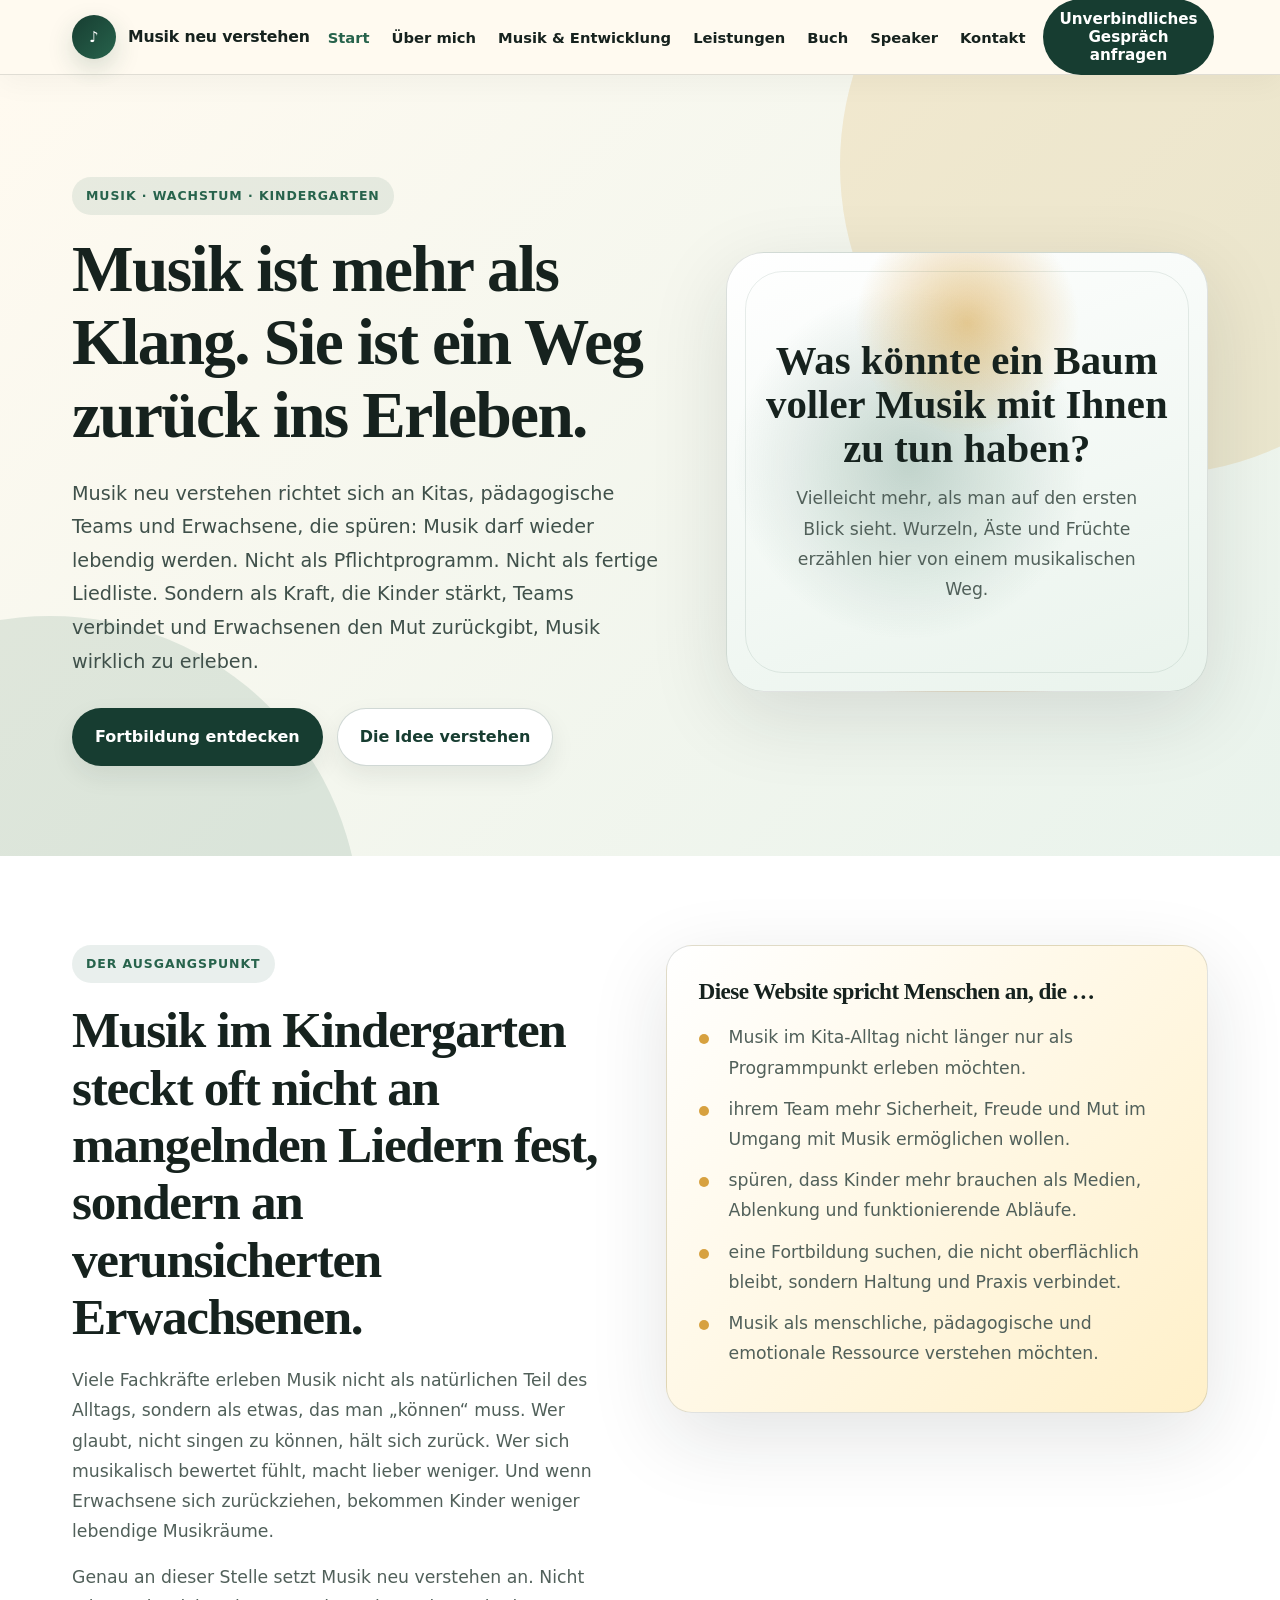
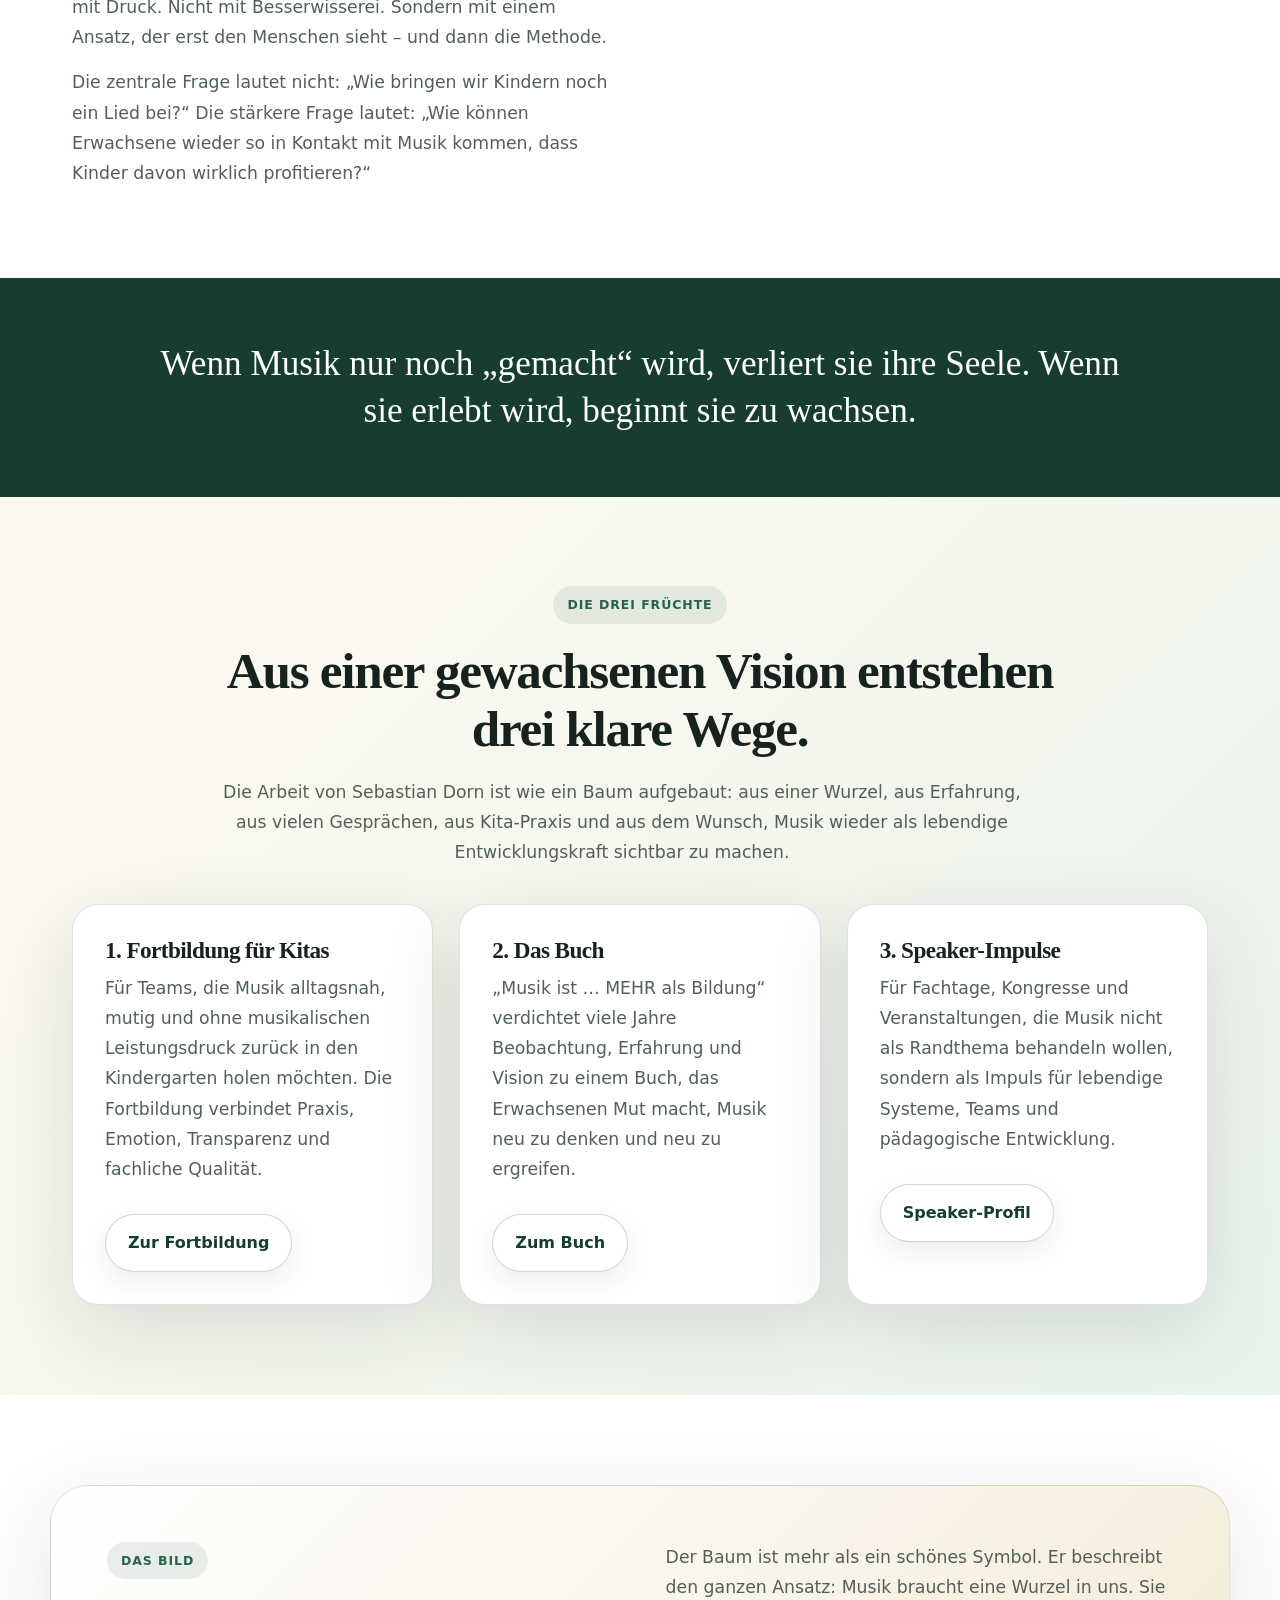
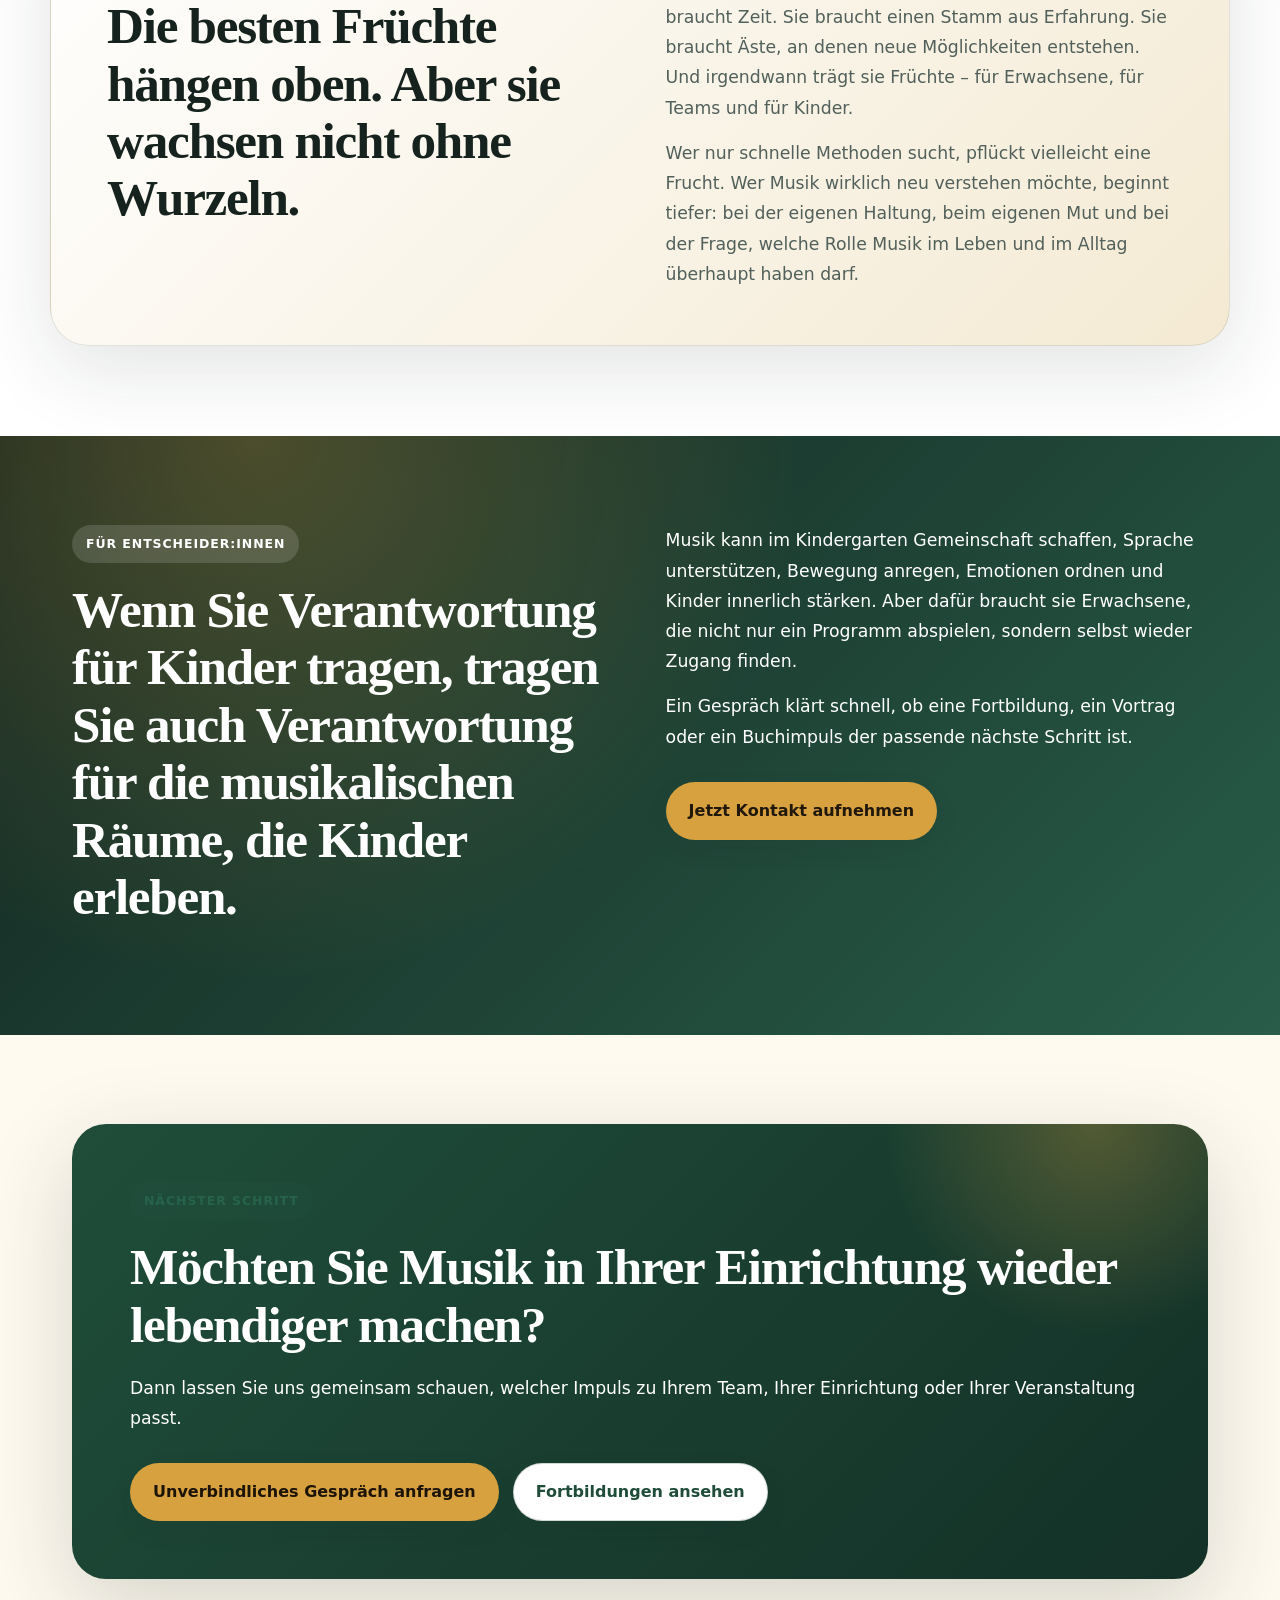
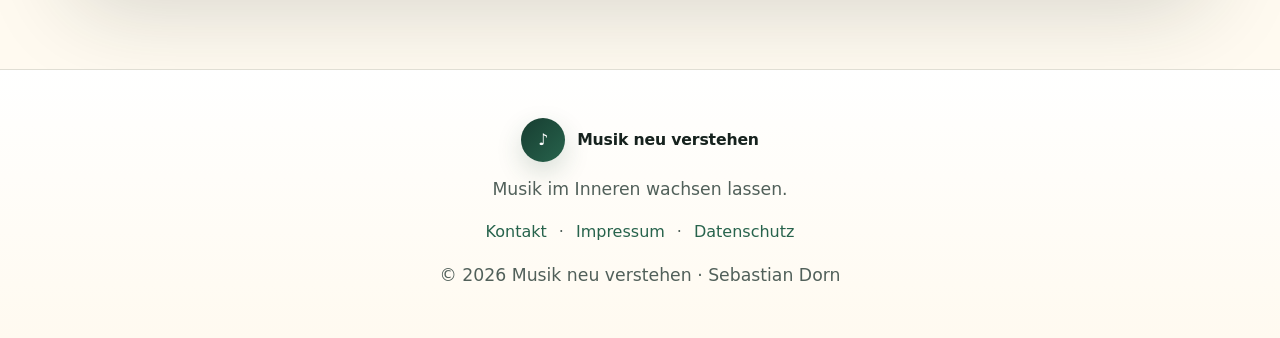
==== commit 03f76ba5: "fix" ====
--- a/index.html
+++ b/index.html
@@ -1,4 +1,5 @@
-<!doctype html><html lang="de"><head><meta charset="utf-8"><meta name="viewport" content="width=device-width,initial-scale=1"><title>Musik neu verstehen | Fortbildungen &amp; Musikentwicklung für Kitas</title><meta name="description" content="Musik neu verstehen: Fortbildungen, Buch und Speaker-Impulse für Kitas, Erzieher:innen und Teams, die Musik wieder lebendig erleben möchten."><link rel="canonical" href="https://musik-neuverstehen.de/"><meta property="og:type" content="website"><meta property="og:title" content="Musik neu verstehen | Fortbildungen &amp; Musikentwicklung für Kitas"><meta property="og:description" content="Musik neu verstehen: Fortbildungen, Buch und Speaker-Impulse für Kitas, Erzieher:innen und Teams, die Musik wieder lebendig erleben möchten."><meta property="og:url" content="https://musik-neuverstehen.de/"><meta property="og:image" content="./assets/images/og-image.jpg"><link rel="stylesheet" href="./css/style.css"><script type="application/ld+json">{"@context": "https://schema.org", "@type": "ProfessionalService", "name": "Musik neu verstehen", "url": "https://musik-neuverstehen.de", "founder": {"@type": "Person", "name": "Sebastian Dorn"}, "email": "info@musik-neuverstehen.de", "telephone": "0049 176 / 62287459", "areaServed": "Deutschland", "description": "Musik neu verstehen: Fortbildungen, Buch und Speaker-Impulse für Kitas, Erzieher:innen und Teams, die Musik wieder lebendig erleben möchten."}</script></head><body><header class="header"><div class="container nav"><a class="logo" href="./index.html"><span class="logo-mark">♪</span><span>Musik neu verstehen</span></a><ul><li><a class="active" href="./index.html">Start</a></li><li><a class="" href="./ueber-mich/index.html">Über mich</a></li><li><a class="" href="./musik-und-entwicklung/index.html">Musik & Entwicklung</a></li><li><a class="" href="./leistungen/index.html">Leistungen</a></li><li><a class="" href="./buch/index.html">Buch</a></li><li><a class="" href="./speaker/index.html">Speaker</a></li><li><a class="" href="./kontakt/index.html">Kontakt</a></li></ul><a class="nav-cta" href="./kontakt/index.html">Unverbindliches Gespräch anfragen</a><button class="menu" aria-label="Menü öffnen" aria-expanded="false" aria-expanded="false">☰</button></div></header><main>
+<!DOCTYPE html>
+<html lang="de"><head><meta charset="utf-8"/><meta content="width=device-width,initial-scale=1" name="viewport"/><title>Musik neu verstehen | Fortbildungen &amp; Musikentwicklung für Kitas</title><meta content="Musik neu verstehen: Fortbildungen, Buch und Speaker-Impulse für Kitas, Erzieher:innen und Teams, die Musik wieder lebendig erleben möchten." name="description"/><link href="https://musik-neuverstehen.de/" rel="canonical"/><meta content="website" property="og:type"/><meta content="Musik neu verstehen | Fortbildungen &amp; Musikentwicklung für Kitas" property="og:title"/><meta content="Musik neu verstehen: Fortbildungen, Buch und Speaker-Impulse für Kitas, Erzieher:innen und Teams, die Musik wieder lebendig erleben möchten." property="og:description"/><meta content="https://musik-neuverstehen.de/" property="og:url"/><meta content="./assets/images/og-image.jpg" property="og:image"/><link href="./css/style.css" rel="stylesheet"/><script type="application/ld+json">{"@context": "https://schema.org", "@type": "ProfessionalService", "name": "Musik neu verstehen", "url": "https://musik-neuverstehen.de", "founder": {"@type": "Person", "name": "Sebastian Dorn"}, "email": "info@musik-neuverstehen.de", "telephone": "0049 176 / 62287459", "areaServed": "Deutschland", "description": "Musik neu verstehen: Fortbildungen, Buch und Speaker-Impulse für Kitas, Erzieher:innen und Teams, die Musik wieder lebendig erleben möchten."}</script></head><body><header class="header"><div class="container nav"><a class="logo" href="./index.html"><span class="logo-mark">♪</span><span>Musik neu verstehen</span></a><ul><li><a class="active" href="./index.html">Start</a></li><li><a class="" href="./ueber-mich/index.html">Über mich</a></li><li><a class="" href="./musik-und-entwicklung/index.html">Musik &amp; Entwicklung</a></li><li><a class="" href="./leistungen/index.html">Leistungen</a></li><li><a class="" href="./buch/index.html">Buch</a></li><li><a class="" href="./speaker/index.html">Speaker</a></li><li><a class="" href="./kontakt/index.html">Kontakt</a></li></ul><a class="nav-cta" href="./kontakt/index.html">Unverbindliches Gespräch anfragen</a><button aria-expanded="false" aria-label="Menü öffnen" class="menu">☰</button></div></header><main>
 <section class="hero soft"><div class="container hero-grid"><div><span class="kicker">Musik · Wachstum · Kindergarten</span><h1>Musik ist mehr als Klang. Sie ist ein Weg zurück ins Erleben.</h1><p class="lead">Musik neu verstehen richtet sich an Kitas, pädagogische Teams und Erwachsene, die spüren: Musik darf wieder lebendig werden. Nicht als Pflichtprogramm. Nicht als fertige Liedliste. Sondern als Kraft, die Kinder stärkt, Teams verbindet und Erwachsenen den Mut zurückgibt, Musik wirklich zu erleben.</p><div class="actions"><a class="btn primary" href="./leistungen/index.html">Fortbildung entdecken</a><a class="btn secondary" href="./musik-und-entwicklung/index.html">Die Idee verstehen</a></div></div><div class="visual"><div><strong>Was könnte ein Baum voller Musik mit Ihnen zu tun haben?</strong><p>Vielleicht mehr, als man auf den ersten Blick sieht. Wurzeln, Äste und Früchte erzählen hier von einem musikalischen Weg.</p></div></div></div></section>
 <section class="section white"><div class="container grid2"><div><span class="kicker">Der Ausgangspunkt</span><h2>Musik im Kindergarten steckt oft nicht an mangelnden Liedern fest, sondern an verunsicherten Erwachsenen.</h2><p>Viele Fachkräfte erleben Musik nicht als natürlichen Teil des Alltags, sondern als etwas, das man „können“ muss. Wer glaubt, nicht singen zu können, hält sich zurück. Wer sich musikalisch bewertet fühlt, macht lieber weniger. Und wenn Erwachsene sich zurückziehen, bekommen Kinder weniger lebendige Musikräume.</p><p>Genau an dieser Stelle setzt Musik neu verstehen an. Nicht mit Druck. Nicht mit Besserwisserei. Sondern mit einem Ansatz, der erst den Menschen sieht – und dann die Methode.</p><p>Die zentrale Frage lautet nicht: „Wie bringen wir Kindern noch ein Lied bei?“ Die stärkere Frage lautet: „Wie können Erwachsene wieder so in Kontakt mit Musik kommen, dass Kinder davon wirklich profitieren?“</p></div><div class="card softcard"><h3>Diese Website spricht Menschen an, die …</h3><ul class="list"><li>Musik im Kita-Alltag nicht länger nur als Programmpunkt erleben möchten.</li><li>ihrem Team mehr Sicherheit, Freude und Mut im Umgang mit Musik ermöglichen wollen.</li><li>spüren, dass Kinder mehr brauchen als Medien, Ablenkung und funktionierende Abläufe.</li><li>eine Fortbildung suchen, die nicht oberflächlich bleibt, sondern Haltung und Praxis verbindet.</li><li>Musik als menschliche, pädagogische und emotionale Ressource verstehen möchten.</li></ul></div></div></section>
 <section class="band"><div class="container"><p>Wenn Musik nur noch „gemacht“ wird, verliert sie ihre Seele. Wenn sie erlebt wird, beginnt sie zu wachsen.</p></div></section>
@@ -6,22 +7,19 @@
 <section class="section white"><div class="container story"><div class="grid2"><div><span class="kicker">Das Bild</span><h2>Die besten Früchte hängen oben. Aber sie wachsen nicht ohne Wurzeln.</h2></div><div><p>Der Baum ist mehr als ein schönes Symbol. Er beschreibt den ganzen Ansatz: Musik braucht eine Wurzel in uns. Sie braucht Zeit. Sie braucht einen Stamm aus Erfahrung. Sie braucht Äste, an denen neue Möglichkeiten entstehen. Und irgendwann trägt sie Früchte – für Erwachsene, für Teams und für Kinder.</p><p>Wer nur schnelle Methoden sucht, pflückt vielleicht eine Frucht. Wer Musik wirklich neu verstehen möchte, beginnt tiefer: bei der eigenen Haltung, beim eigenen Mut und bei der Frage, welche Rolle Musik im Leben und im Alltag überhaupt haben darf.</p></div></div></div></section>
 <section class="section dark"><div class="container grid2"><div><span class="kicker">Für Entscheider:innen</span><h2>Wenn Sie Verantwortung für Kinder tragen, tragen Sie auch Verantwortung für die musikalischen Räume, die Kinder erleben.</h2></div><div><p>Musik kann im Kindergarten Gemeinschaft schaffen, Sprache unterstützen, Bewegung anregen, Emotionen ordnen und Kinder innerlich stärken. Aber dafür braucht sie Erwachsene, die nicht nur ein Programm abspielen, sondern selbst wieder Zugang finden.</p><p>Ein Gespräch klärt schnell, ob eine Fortbildung, ein Vortrag oder ein Buchimpuls der passende nächste Schritt ist.</p><div class="actions"><a class="btn gold" href="./kontakt/index.html">Jetzt Kontakt aufnehmen</a></div></div></div></section>
 
-<section class="section white"><div class="container"><div class="cta-panel"><span class="kicker">Nächster Schritt</span><h2>Sie möchten, dass Musik in Ihrer Einrichtung wieder lebendig wird?</h2><p>Dann lassen Sie uns gemeinsam herausfinden, welcher Impuls zu Ihrem Team passt: eine Fortbildung, ein Teamtag, ein Vortrag oder ein erster musikalischer Einstieg. Das Gespräch ist unverbindlich und hilft dabei, den passenden Rahmen zu klären.</p><div class="actions"><a class="btn gold" href="./kontakt/index.html">Gespräch anfragen</a><a class="btn secondary" href="./leistungen/index.html">Fortbildungen ansehen</a></div></div></div></section>
-
 <section class="section">
-  <div class="container">
-    <div class="final-cta">
-      <span class="kicker">Nächster Schritt</span>
-      <h2>Möchten Sie Musik in Ihrer Einrichtung wieder lebendiger machen?</h2>
-      <p>Dann lassen Sie uns gemeinsam schauen, welcher Impuls zu Ihrem Team, Ihrer Einrichtung oder Ihrer Veranstaltung passt.</p>
-      <div class="actions">
-        <a class="btn gold" href="./kontakt/index.html">Unverbindliches Gespräch anfragen</a>
-        <a class="btn secondary" href="./leistungen/index.html">Fortbildungen ansehen</a>
-      </div>
-    </div>
-  </div>
+<div class="container">
+<div class="final-cta">
+<span class="kicker">Nächster Schritt</span>
+<h2>Möchten Sie Musik in Ihrer Einrichtung wieder lebendiger machen?</h2>
+<p>Dann lassen Sie uns gemeinsam schauen, welcher Impuls zu Ihrem Team, Ihrer Einrichtung oder Ihrer Veranstaltung passt.</p>
+<div class="actions">
+<a class="btn gold" href="./kontakt/index.html">Unverbindliches Gespräch anfragen</a>
+<a class="btn secondary" href="./leistungen/index.html">Fortbildungen ansehen</a>
+</div>
+</div>
+</div>
 </section>
-
 </main><footer class="footer"><div class="container"><a class="logo" href="./index.html"><span class="logo-mark">♪</span><span>Musik neu verstehen</span></a><p style="margin-top:12px">Musik im Inneren wachsen lassen.</p><div class="footer-links"><a href="./kontakt/index.html">Kontakt</a><span>·</span><a href="./impressum/index.html">Impressum</a><span>·</span><a href="./datenschutz/index.html">Datenschutz</a></div><p>© 2026 Musik neu verstehen · Sebastian Dorn</p></div></footer><script>
   const nav = document.querySelector('.nav');
   const menu = document.querySelector('.menu, .nav-toggle');
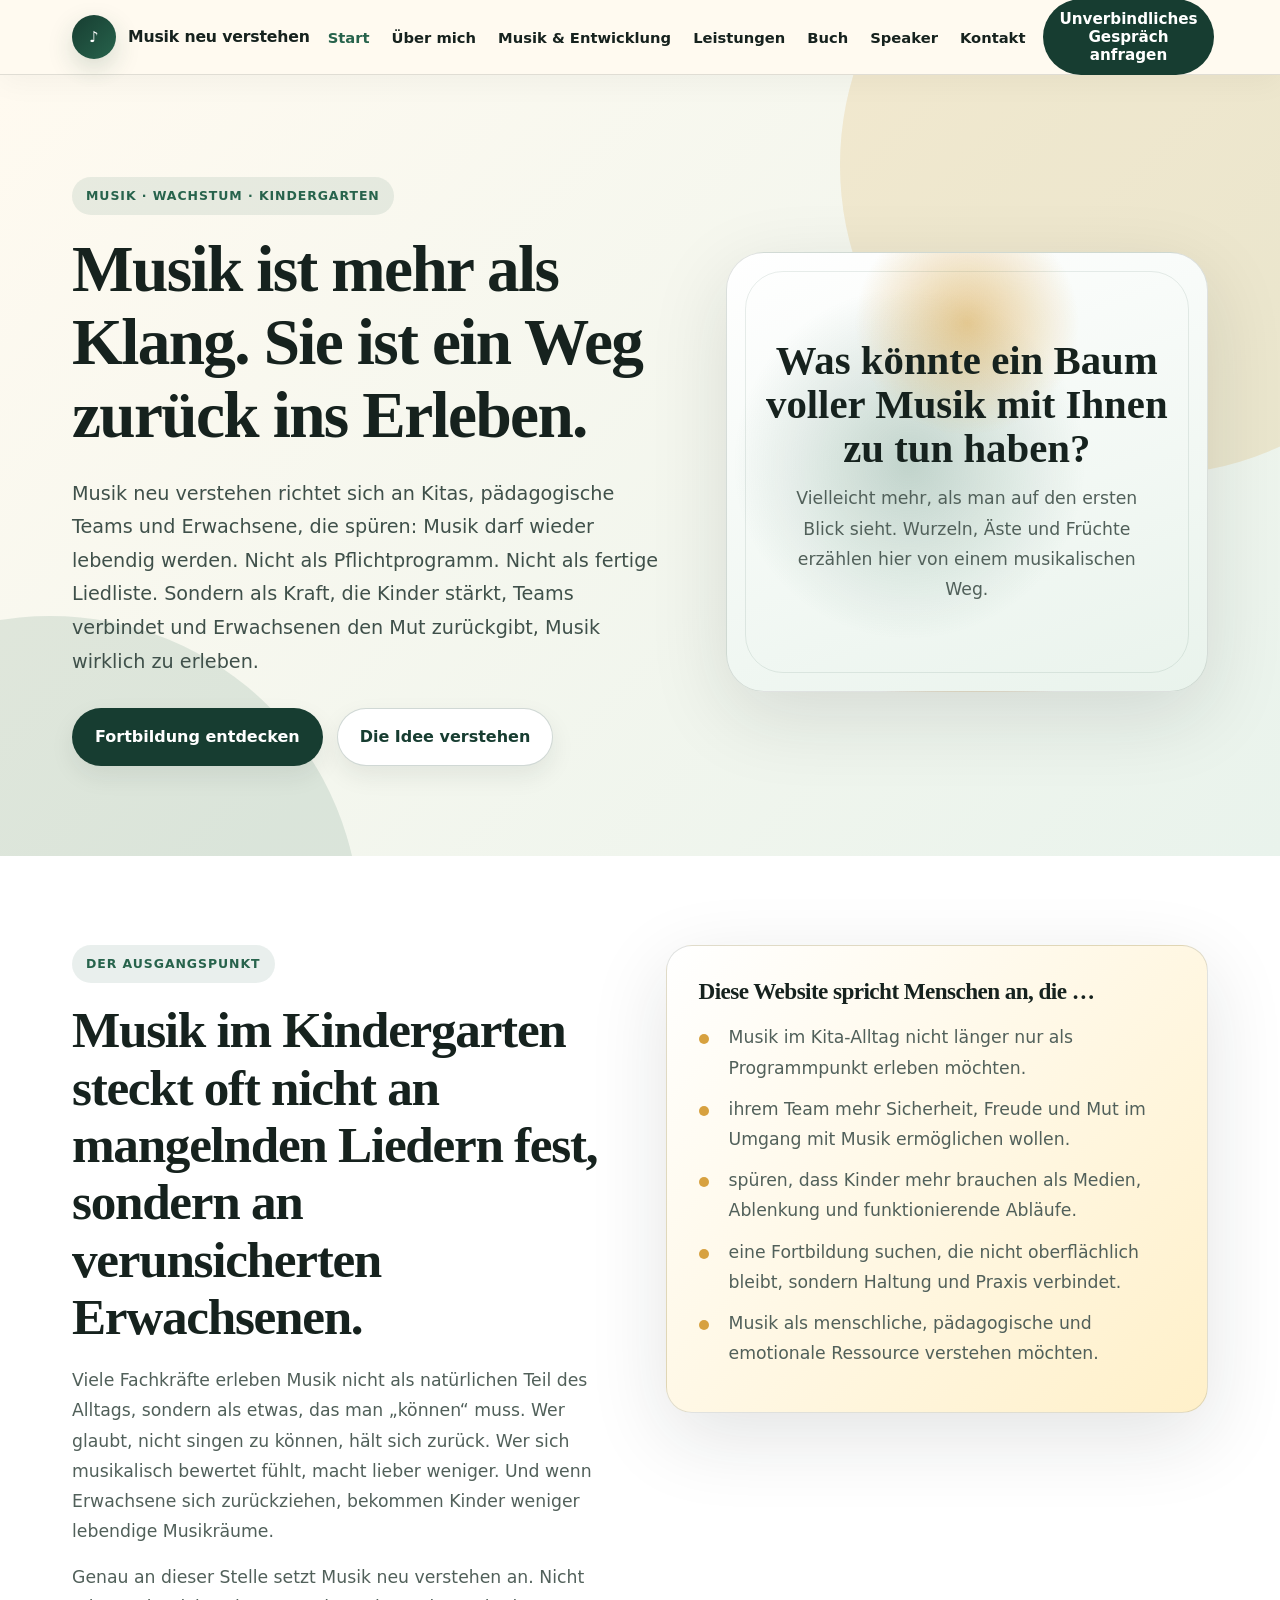
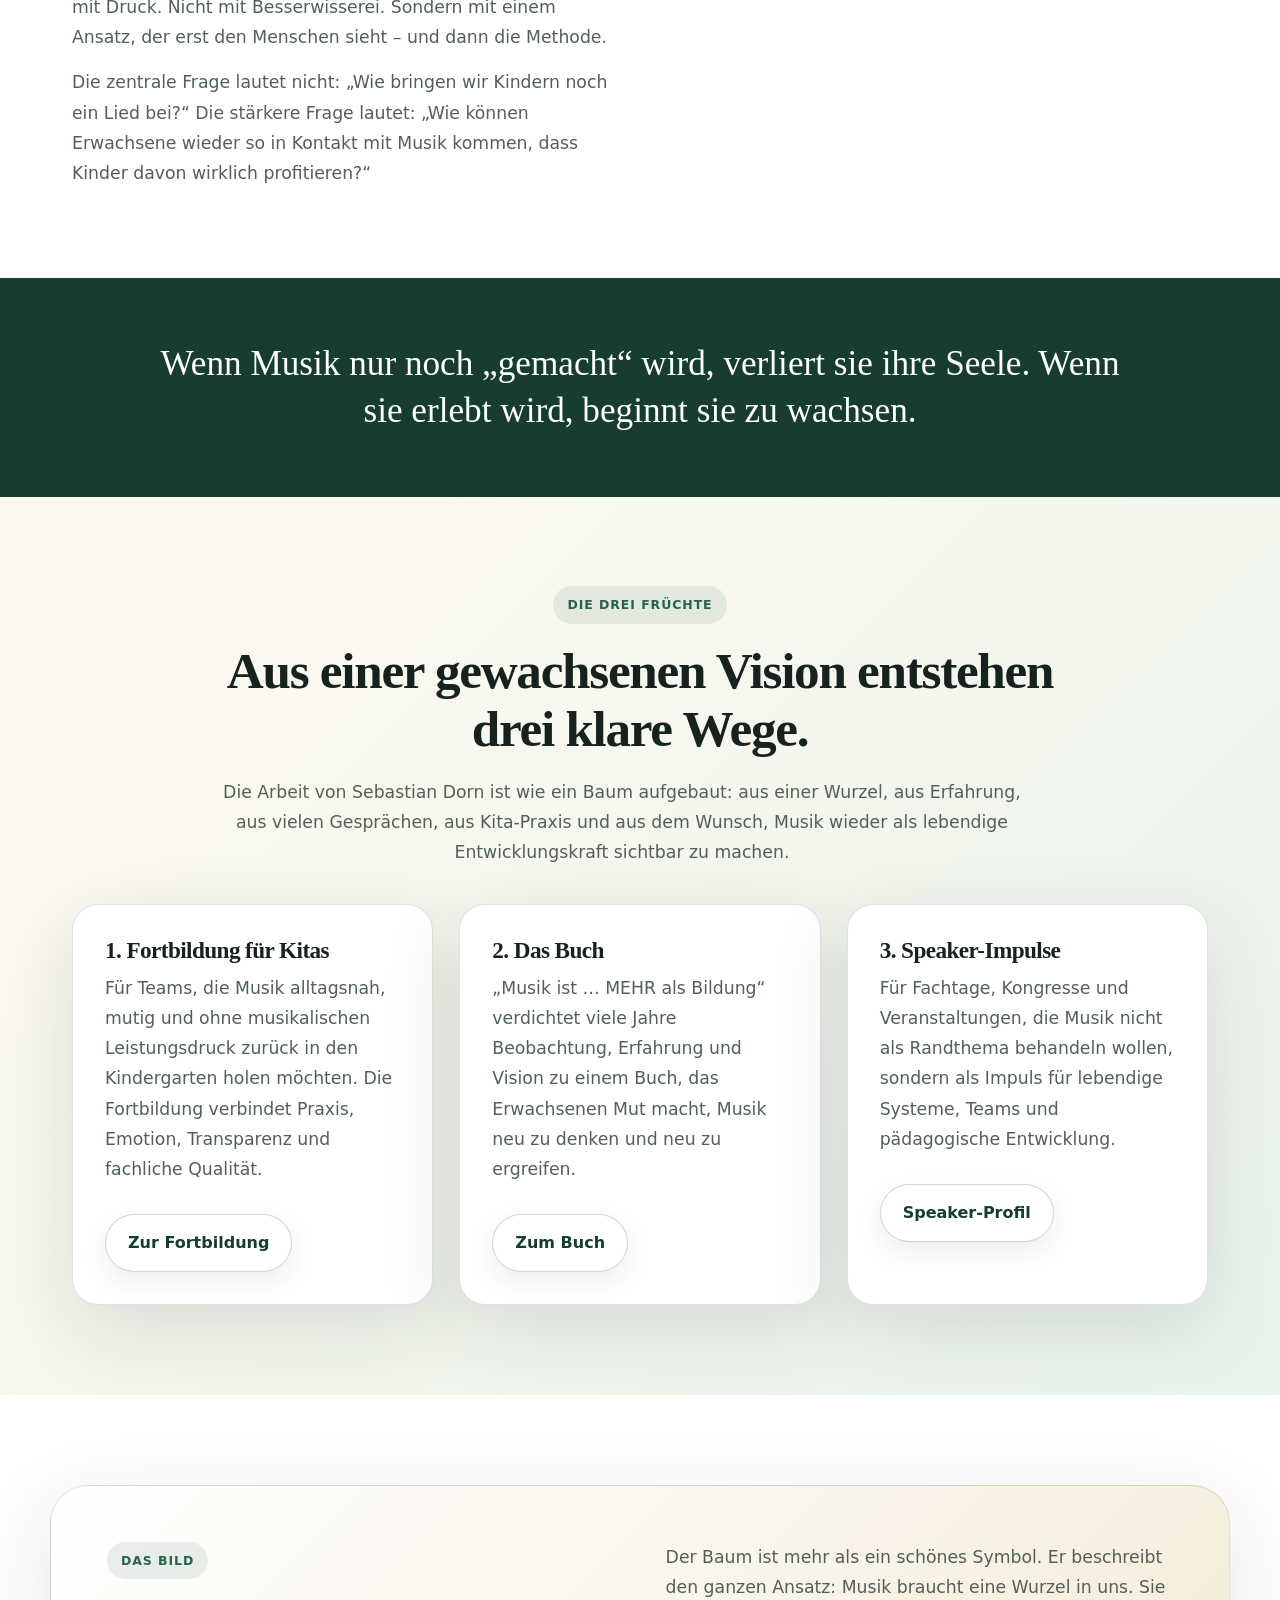
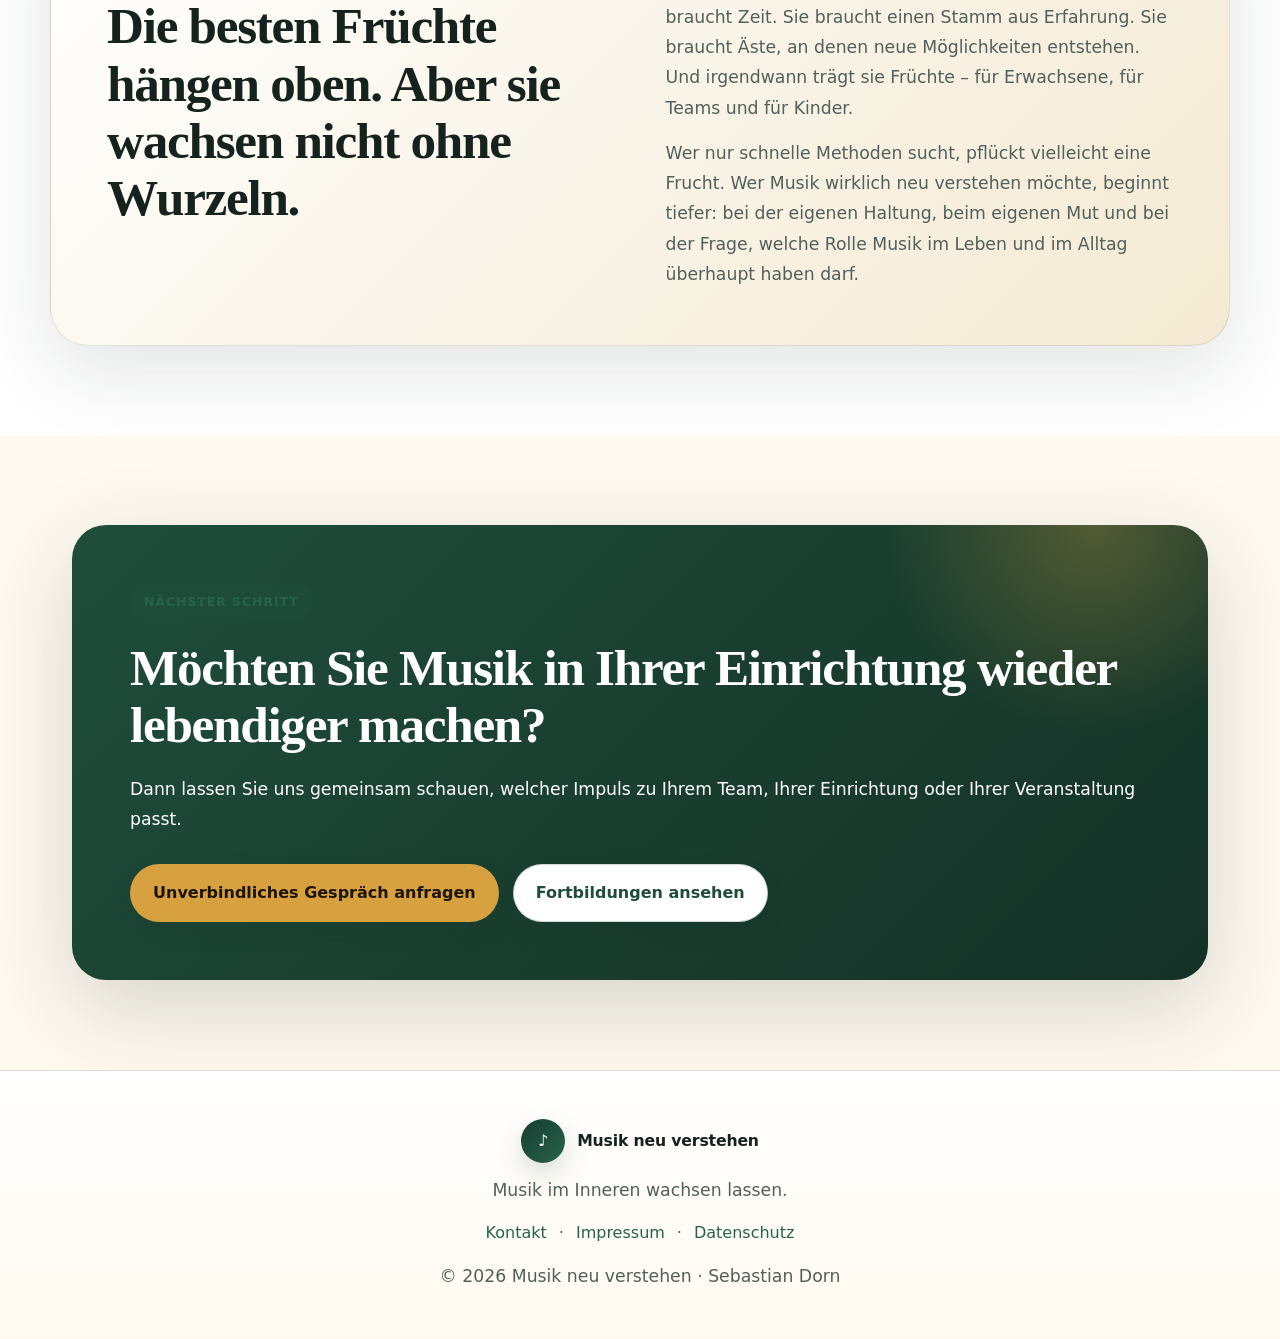
==== commit d15fcc83: "Update index.html" ====
--- a/index.html
+++ b/index.html
@@ -5,8 +5,6 @@
 <section class="band"><div class="container"><p>Wenn Musik nur noch „gemacht“ wird, verliert sie ihre Seele. Wenn sie erlebt wird, beginnt sie zu wachsen.</p></div></section>
 <section class="section soft"><div class="container"><div class="text center"><span class="kicker">Die drei Früchte</span><h2>Aus einer gewachsenen Vision entstehen drei klare Wege.</h2><p>Die Arbeit von Sebastian Dorn ist wie ein Baum aufgebaut: aus einer Wurzel, aus Erfahrung, aus vielen Gesprächen, aus Kita-Praxis und aus dem Wunsch, Musik wieder als lebendige Entwicklungskraft sichtbar zu machen.</p></div><div class="grid3" style="margin-top:36px"><div class="card"><h3>1. Fortbildung für Kitas</h3><p>Für Teams, die Musik alltagsnah, mutig und ohne musikalischen Leistungsdruck zurück in den Kindergarten holen möchten. Die Fortbildung verbindet Praxis, Emotion, Transparenz und fachliche Qualität.</p><div class="actions"><a class="btn secondary" href="./leistungen/index.html">Zur Fortbildung</a></div></div><div class="card"><h3>2. Das Buch</h3><p>„Musik ist … MEHR als Bildung“ verdichtet viele Jahre Beobachtung, Erfahrung und Vision zu einem Buch, das Erwachsenen Mut macht, Musik neu zu denken und neu zu ergreifen.</p><div class="actions"><a class="btn secondary" href="./buch/index.html">Zum Buch</a></div></div><div class="card"><h3>3. Speaker-Impulse</h3><p>Für Fachtage, Kongresse und Veranstaltungen, die Musik nicht als Randthema behandeln wollen, sondern als Impuls für lebendige Systeme, Teams und pädagogische Entwicklung.</p><div class="actions"><a class="btn secondary" href="./speaker/index.html">Speaker-Profil</a></div></div></div></div></section>
 <section class="section white"><div class="container story"><div class="grid2"><div><span class="kicker">Das Bild</span><h2>Die besten Früchte hängen oben. Aber sie wachsen nicht ohne Wurzeln.</h2></div><div><p>Der Baum ist mehr als ein schönes Symbol. Er beschreibt den ganzen Ansatz: Musik braucht eine Wurzel in uns. Sie braucht Zeit. Sie braucht einen Stamm aus Erfahrung. Sie braucht Äste, an denen neue Möglichkeiten entstehen. Und irgendwann trägt sie Früchte – für Erwachsene, für Teams und für Kinder.</p><p>Wer nur schnelle Methoden sucht, pflückt vielleicht eine Frucht. Wer Musik wirklich neu verstehen möchte, beginnt tiefer: bei der eigenen Haltung, beim eigenen Mut und bei der Frage, welche Rolle Musik im Leben und im Alltag überhaupt haben darf.</p></div></div></div></section>
-<section class="section dark"><div class="container grid2"><div><span class="kicker">Für Entscheider:innen</span><h2>Wenn Sie Verantwortung für Kinder tragen, tragen Sie auch Verantwortung für die musikalischen Räume, die Kinder erleben.</h2></div><div><p>Musik kann im Kindergarten Gemeinschaft schaffen, Sprache unterstützen, Bewegung anregen, Emotionen ordnen und Kinder innerlich stärken. Aber dafür braucht sie Erwachsene, die nicht nur ein Programm abspielen, sondern selbst wieder Zugang finden.</p><p>Ein Gespräch klärt schnell, ob eine Fortbildung, ein Vortrag oder ein Buchimpuls der passende nächste Schritt ist.</p><div class="actions"><a class="btn gold" href="./kontakt/index.html">Jetzt Kontakt aufnehmen</a></div></div></div></section>
-
 <section class="section">
 <div class="container">
 <div class="final-cta">
